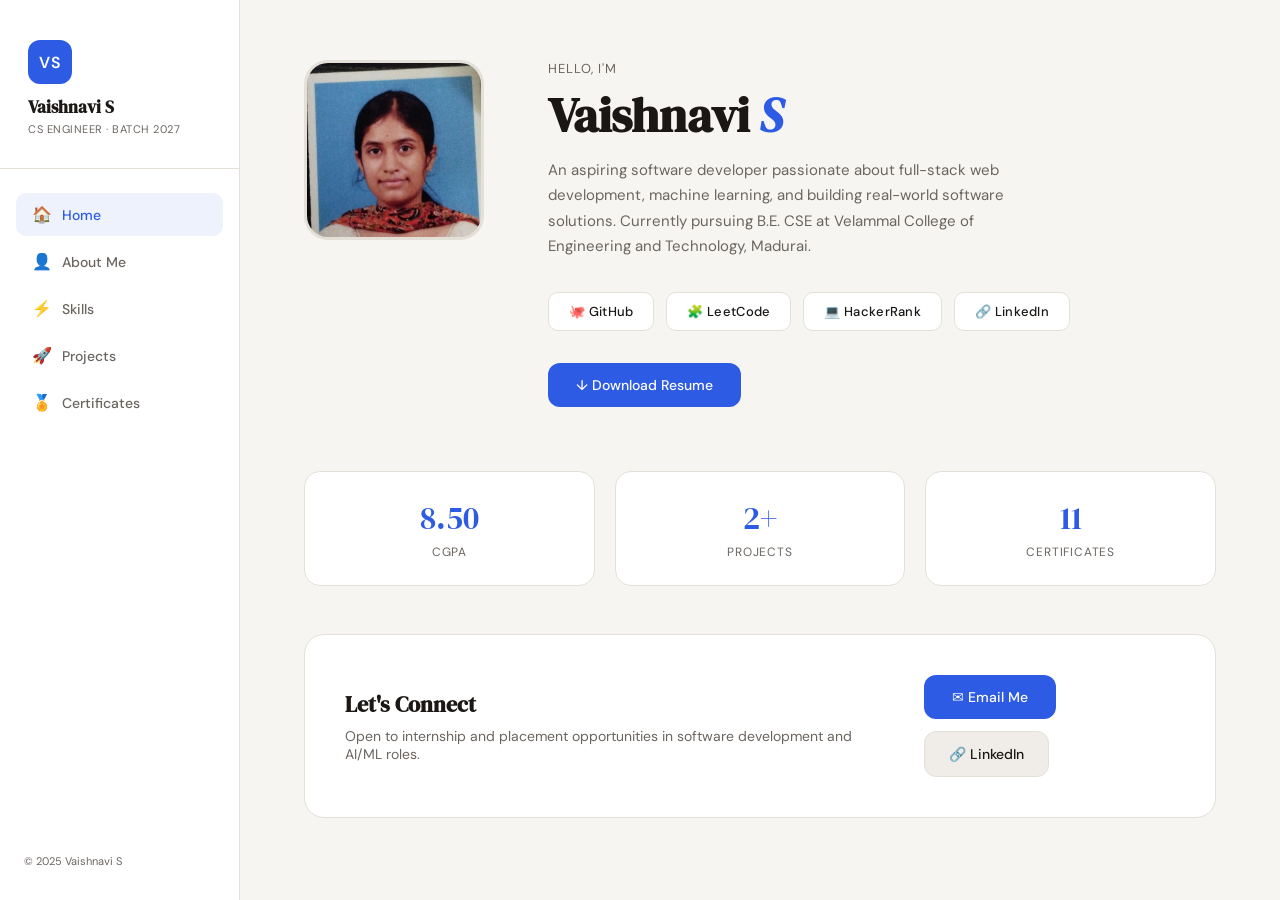
==== index.html @ f6cd83cf "first portfolio upload" ====
<!DOCTYPE html>
<html lang="en">
<head>
<meta charset="UTF-8">
<meta name="viewport" content="width=device-width, initial-scale=1.0">
<title>Vaishnavi S — Portfolio</title>
<link href="https://fonts.googleapis.com/css2?family=DM+Serif+Display:ital@0;1&family=DM+Sans:opsz,wght@9..40,300;9..40,400;9..40,500;9..40,600&display=swap" rel="stylesheet">
<style>
  :root {
    --bg: #F7F5F2;
    --surface: #FFFFFF;
    --surface2: #F0EDE8;
    --border: #E4E0D8;
    --text: #1A1714;
    --text-muted: #6B6560;
    --accent: #2D5BE3;
    --accent-soft: #EEF2FD;
    --accent2: #E85D3A;
    --sidebar-w: 240px;
    --shadow: 0 2px 12px rgba(0,0,0,0.08);
    --shadow-hover: 0 8px 32px rgba(0,0,0,0.13);
  }
  * { margin: 0; padding: 0; box-sizing: border-box; }
  body { font-family: 'DM Sans', sans-serif; background: var(--bg); color: var(--text); display: flex; min-height: 100vh; }

  /* SIDEBAR */
  .sidebar {
    width: var(--sidebar-w); background: var(--surface);
    border-right: 1px solid var(--border);
    position: fixed; top: 0; left: 0; bottom: 0;
    display: flex; flex-direction: column;
    padding: 40px 0 32px; z-index: 100;
    transition: transform 0.3s ease;
  }
  .sidebar-brand { padding: 0 28px 32px; border-bottom: 1px solid var(--border); }
  .sidebar-brand .initials {
    width: 44px; height: 44px; background: var(--accent); border-radius: 12px;
    display: flex; align-items: center; justify-content: center;
    color: #fff; font-size: 16px; font-weight: 600; letter-spacing: 1px; margin-bottom: 12px;
  }
  .sidebar-brand h2 { font-family: 'DM Serif Display', serif; font-size: 17px; color: var(--text); line-height: 1.3; }
  .sidebar-brand p { font-size: 11px; color: var(--text-muted); margin-top: 4px; letter-spacing: 0.5px; text-transform: uppercase; }
  nav { margin-top: 24px; flex: 1; padding: 0 16px; display: flex; flex-direction: column; gap: 4px; }
  nav a {
    display: flex; align-items: center; gap: 10px; padding: 11px 16px;
    border-radius: 10px; text-decoration: none; color: var(--text-muted);
    font-size: 14px; font-weight: 500; transition: all 0.2s; cursor: pointer;
  }
  nav a .nav-icon { font-size: 16px; }
  nav a:hover { background: var(--surface2); color: var(--text); }
  nav a.active { background: var(--accent-soft); color: var(--accent); }
  .sidebar-bottom { padding: 0 24px; font-size: 11px; color: var(--text-muted); }

  /* MAIN */
  .main { margin-left: var(--sidebar-w); flex: 1; min-height: 100vh; overflow-y: auto; }
  .section { display: none; padding: 60px 64px; max-width: 1100px; animation: fadeUp 0.4s ease; }
  .section.active { display: block; }
  @keyframes fadeUp { from { opacity:0; transform:translateY(16px); } to { opacity:1; transform:translateY(0); } }

  .section-header { margin-bottom: 48px; }
  .section-header .label { font-size: 11px; text-transform: uppercase; letter-spacing: 2px; color: var(--accent); font-weight: 600; margin-bottom: 8px; }
  .section-header h1 { font-family: 'DM Serif Display', serif; font-size: 38px; color: var(--text); line-height: 1.15; }

  /* HOME */
  .home-hero { display: flex; align-items: flex-start; gap: 64px; margin-bottom: 64px; }
  .home-photo { width: 180px; height: 180px; border-radius: 24px; object-fit: cover; object-position: center top; border: 3px solid var(--border); display: block; }
  .home-photo-placeholder { width:180px; height:180px; border-radius:24px; background: linear-gradient(135deg,#e8e4dd,#d8d4cc); display:flex; align-items:center; justify-content:center; font-size:56px; border:3px solid var(--border); }
  .home-intro { flex: 1; }
  .home-greeting { font-size: 13px; color: var(--text-muted); letter-spacing: 1px; text-transform: uppercase; margin-bottom: 12px; }
  .home-intro h1 { font-family: 'DM Serif Display', serif; font-size: 48px; line-height: 1.1; color: var(--text); margin-bottom: 16px; }
  .home-intro h1 em { font-style: italic; color: var(--accent); }
  .home-intro .tagline { font-size: 15px; color: var(--text-muted); line-height: 1.7; max-width: 480px; margin-bottom: 32px; }
  .home-links { display: flex; gap: 12px; flex-wrap: wrap; margin-bottom: 32px; }
  .home-links a {
    display: inline-flex; align-items: center; gap: 8px; padding: 10px 20px;
    border-radius: 10px; background: var(--surface); border: 1.5px solid var(--border);
    color: var(--text); text-decoration: none; font-size: 13px; font-weight: 500;
    transition: all 0.2s; letter-spacing: 0.3px;
  }
  .home-links a:hover { border-color: var(--accent); color: var(--accent); background: var(--accent-soft); transform: translateY(-2px); box-shadow: var(--shadow); }
  .btn-primary {
    display: inline-flex; align-items: center; gap: 8px; padding: 13px 28px;
    border-radius: 12px; background: var(--accent); color: #fff; font-size: 14px;
    font-weight: 500; text-decoration: none; transition: all 0.2s; border: none; cursor: pointer; font-family: inherit;
  }
  .btn-primary:hover { background: #2450C9; transform: translateY(-2px); box-shadow: 0 6px 20px rgba(45,91,227,0.3); }
  .btn-secondary {
    display: inline-flex; align-items: center; gap: 8px; padding: 13px 24px;
    border-radius: 12px; background: var(--surface2); color: var(--text); font-size: 14px;
    font-weight: 500; text-decoration: none; transition: all 0.2s; border: 1.5px solid var(--border); cursor: pointer; font-family: inherit;
  }
  .btn-secondary:hover { border-color: var(--accent); color: var(--accent); }

  .home-stats { display: grid; grid-template-columns: repeat(3, 1fr); gap: 20px; margin-top: 48px; }
  .stat-card { background: var(--surface); border: 1px solid var(--border); border-radius: 16px; padding: 24px; text-align: center; }
  .stat-card .stat-num { font-family: 'DM Serif Display', serif; font-size: 32px; color: var(--accent); display: block; }
  .stat-card .stat-label { font-size: 12px; color: var(--text-muted); margin-top: 6px; text-transform: uppercase; letter-spacing: 0.8px; }

  /* ABOUT */
  .about-grid { display: grid; grid-template-columns: 1fr 1fr; gap: 32px; }
  .about-card { background: var(--surface); border: 1px solid var(--border); border-radius: 20px; padding: 32px; }
  .about-card.full { grid-column: span 2; }
  .about-card h3 { font-family: 'DM Serif Display', serif; font-size: 18px; margin-bottom: 16px; color: var(--text); }
  .about-card p { font-size: 14px; line-height: 1.8; color: var(--text-muted); }
  .edu-item { padding: 16px 0; border-bottom: 1px solid var(--border); }
  .edu-item:last-child { border-bottom: none; }
  .edu-item .edu-school { font-weight: 600; font-size: 15px; margin-bottom: 4px; }
  .edu-item .edu-degree { font-size: 13px; color: var(--text-muted); }
  .edu-item .edu-meta { display: flex; gap: 16px; margin-top: 8px; font-size: 12px; color: var(--accent); font-weight: 500; }
  .internship-badge { display: inline-flex; align-items: center; gap: 6px; background: #FFF0ED; color: var(--accent2); border-radius: 8px; padding: 4px 12px; font-size: 12px; font-weight: 600; margin-bottom: 12px; }

  /* SKILLS */
  .skills-group { margin-bottom: 40px; }
  .skills-group h3 { font-family: 'DM Serif Display', serif; font-size: 20px; margin-bottom: 20px; color: var(--text); display: flex; align-items: center; gap: 10px; }
  .skills-group h3::after { content: ''; flex: 1; height: 1px; background: var(--border); }
  .skills-tags { display: flex; flex-wrap: wrap; gap: 10px; }
  .skill-tag { display: inline-flex; align-items: center; gap: 6px; padding: 8px 16px; background: var(--surface); border: 1.5px solid var(--border); border-radius: 100px; font-size: 13px; font-weight: 500; color: var(--text); transition: all 0.2s; cursor: default; }
  .skill-tag:hover { border-color: var(--accent); color: var(--accent); background: var(--accent-soft); transform: translateY(-2px); }

  /* PROJECTS */
  .projects-grid { display: grid; grid-template-columns: repeat(3, 1fr); gap: 24px; }
  .project-card { background: var(--surface); border: 1px solid var(--border); border-radius: 20px; overflow: hidden; cursor: pointer; transition: all 0.25s; }
  .project-card:hover { transform: translateY(-6px); box-shadow: var(--shadow-hover); border-color: var(--accent); }
  .project-card.placeholder { border-style: dashed; cursor: default; opacity: 0.6; }
  .project-card.placeholder:hover { transform: none; box-shadow: none; border-color: var(--border); }
  .project-thumb { width: 100%; height: 160px; display: flex; align-items: center; justify-content: center; font-size: 40px; position: relative; }
  .project-thumb-label { position: absolute; bottom: 12px; left: 12px; background: rgba(255,255,255,0.95); border-radius: 8px; padding: 4px 10px; font-size: 11px; font-weight: 600; color: var(--accent); text-transform: uppercase; letter-spacing: 0.8px; }
  .project-body { padding: 20px; }
  .project-body h3 { font-size: 17px; font-weight: 600; margin-bottom: 8px; }
  .project-body p { font-size: 13px; color: var(--text-muted); line-height: 1.6; margin-bottom: 16px; }
  .project-tech { display: flex; flex-wrap: wrap; gap: 6px; }
  .tech-chip { padding: 3px 10px; background: var(--surface2); border-radius: 6px; font-size: 11px; font-weight: 600; color: var(--text-muted); }

  /* CERTIFICATES */
  .certs-grid { display: grid; grid-template-columns: repeat(3, 1fr); gap: 20px; }
  .cert-card {
    background: var(--surface); border: 1px solid var(--border); border-radius: 16px;
    padding: 24px; cursor: pointer; transition: all 0.25s; position: relative; overflow: hidden;
  }
  .cert-card::before { content: ''; position: absolute; top: 0; left: 0; right: 0; height: 3px; background: var(--accent); transform: scaleX(0); transition: transform 0.3s ease; transform-origin: left; }
  .cert-card:hover::before { transform: scaleX(1); }
  .cert-card:hover { transform: translateY(-4px); box-shadow: var(--shadow-hover); border-color: rgba(45,91,227,0.3); }
  .cert-icon { width: 44px; height: 44px; border-radius: 12px; display: flex; align-items: center; justify-content: center; font-size: 22px; margin-bottom: 16px; }
  .cert-card h4 { font-size: 14px; font-weight: 600; line-height: 1.4; margin-bottom: 8px; }
  .cert-meta { display: flex; flex-direction: column; gap: 4px; }
  .cert-domain { font-size: 11px; font-weight: 600; color: var(--accent); text-transform: uppercase; letter-spacing: 0.8px; }
  .cert-date { font-size: 12px; color: var(--text-muted); }
  .cert-issuer { font-size: 12px; color: var(--text-muted); margin-bottom: 12px; }
  .bg-blue { background: #EEF2FD; } .bg-green { background: #EDFAF3; }
  .bg-orange { background: #FFF5EE; } .bg-purple { background: #F5EEFF; }
  .bg-red { background: #FFF0ED; } .bg-teal { background: #E8FAF8; }

  /* CONTACT */
  .contact-row { background: var(--surface); border: 1px solid var(--border); border-radius: 20px; padding: 40px; display: flex; align-items: center; justify-content: space-between; gap: 32px; margin-top: 48px; }
  .contact-row h3 { font-family: 'DM Serif Display', serif; font-size: 22px; margin-bottom: 8px; }
  .contact-row p { font-size: 14px; color: var(--text-muted); }
  .contact-actions { display: flex; gap: 12px; flex-wrap: wrap; }

  /* MODAL */
  .modal-overlay { display: none; position: fixed; inset: 0; background: rgba(0,0,0,0.45); backdrop-filter: blur(6px); z-index: 1000; align-items: center; justify-content: center; padding: 24px; }
  .modal-overlay.open { display: flex; }
  .modal { background: var(--surface); border-radius: 24px; width: 100%; max-width: 680px; max-height: 90vh; overflow-y: auto; box-shadow: 0 24px 80px rgba(0,0,0,0.2); animation: fadeUp 0.3s ease; }
  .modal-header { padding: 32px 32px 0; display: flex; align-items: flex-start; justify-content: space-between; }
  .modal-header h2 { font-family: 'DM Serif Display', serif; font-size: 26px; }
  .modal-close { width: 36px; height: 36px; border-radius: 10px; border: 1.5px solid var(--border); background: none; cursor: pointer; font-size: 18px; color: var(--text-muted); display: flex; align-items: center; justify-content: center; transition: all 0.2s; flex-shrink: 0; margin-left: 16px; }
  .modal-close:hover { background: var(--surface2); color: var(--text); }
  .modal-body { padding: 24px 32px 32px; }
  .modal-section-label { font-size: 11px; text-transform: uppercase; letter-spacing: 1.5px; color: var(--accent); font-weight: 600; margin: 20px 0 8px; }
  .modal-body p { font-size: 14px; line-height: 1.8; color: var(--text-muted); }
  .modal-links { display: flex; gap: 12px; margin-top: 24px; flex-wrap: wrap; }
  .modal-link { display: inline-flex; align-items: center; gap: 8px; padding: 10px 20px; border-radius: 10px; text-decoration: none; font-size: 13px; font-weight: 600; transition: all 0.2s; }
  .modal-link.primary { background: var(--accent); color: #fff; }
  .modal-link.primary:hover { background: #2450C9; }
  .modal-link.secondary { background: var(--surface2); color: var(--text); border: 1.5px solid var(--border); }
  .modal-link.secondary:hover { border-color: var(--accent); color: var(--accent); }

  /* Certificate image viewer */
  .cert-img-viewer { width: 100%; margin-top: 20px; }
  .cert-img-viewer img { width: 100%; border-radius: 12px; border: 1px solid var(--border); display: block; }

  /* Mobile */
  .menu-toggle { display: none; position: fixed; top: 16px; left: 16px; z-index: 200; width: 40px; height: 40px; background: var(--surface); border: 1.5px solid var(--border); border-radius: 10px; cursor: pointer; align-items: center; justify-content: center; font-size: 18px; box-shadow: var(--shadow); }
  .sidebar-overlay { display: none; position: fixed; inset: 0; background: rgba(0,0,0,0.3); z-index: 99; }
  .sidebar-overlay.open { display: block; }

  @media (max-width: 900px) {
    .sidebar { transform: translateX(-100%); }
    .sidebar.open { transform: translateX(0); }
    .main { margin-left: 0; }
    .menu-toggle { display: flex; }
    .section { padding: 60px 24px 40px; }
    .home-hero { flex-direction: column; gap: 32px; }
    .projects-grid, .certs-grid { grid-template-columns: 1fr 1fr; }
    .about-grid { grid-template-columns: 1fr; }
    .about-card.full { grid-column: span 1; }
    .contact-row { flex-direction: column; text-align: center; }
    .contact-actions { justify-content: center; }
  }
  @media (max-width: 560px) {
    .projects-grid, .certs-grid { grid-template-columns: 1fr; }
    .home-stats { grid-template-columns: 1fr 1fr; }
    .section-header h1 { font-size: 28px; }
    .home-intro h1 { font-size: 34px; }
  }
</style>
</head>
<body>

<button class="menu-toggle" onclick="toggleSidebar()" id="menuToggle">☰</button>
<div class="sidebar-overlay" id="sidebarOverlay" onclick="toggleSidebar()"></div>

<aside class="sidebar" id="sidebar">
  <div class="sidebar-brand">
    <div class="initials">VS</div>
    <h2>Vaishnavi S</h2>
    <p>CS Engineer · Batch 2027</p>
  </div>
  <nav>
    <a class="active" onclick="showSection('home')" id="nav-home"><span class="nav-icon">🏠</span> Home</a>
    <a onclick="showSection('about')" id="nav-about"><span class="nav-icon">👤</span> About Me</a>
    <a onclick="showSection('skills')" id="nav-skills"><span class="nav-icon">⚡</span> Skills</a>
    <a onclick="showSection('projects')" id="nav-projects"><span class="nav-icon">🚀</span> Projects</a>
    <a onclick="showSection('certificates')" id="nav-certificates"><span class="nav-icon">🏅</span> Certificates</a>
  </nav>
  <div class="sidebar-bottom"><p>© 2025 Vaishnavi S</p></div>
</aside>

<main class="main">

  <!-- HOME -->
  <section class="section active" id="section-home">
    <div class="home-hero">
      <div>
        <img src="profile.png" alt="Vaishnavi S" class="home-photo" onerror="this.outerHTML='<div class=\'home-photo-placeholder\'>👩‍💻</div>'">
      </div>
      <div class="home-intro">
        <p class="home-greeting">Hello, I'm</p>
        <h1>Vaishnavi <em>S</em></h1>
        <p class="tagline">An aspiring software developer passionate about full-stack web development, machine learning, and building real-world software solutions. Currently pursuing B.E. CSE at Velammal College of Engineering and Technology, Madurai.</p>
        <div class="home-links">
          <a href="https://github.com" target="_blank">🐙 GitHub</a>
          <a href="https://leetcode.com" target="_blank">🧩 LeetCode</a>
          <a href="https://hackerrank.com" target="_blank">💻 HackerRank</a>
          <a href="https://linkedin.com" target="_blank">🔗 LinkedIn</a>
        </div>
        <a href="Vaishnavi_Resume.docx" download class="btn-primary">↓ Download Resume</a>
      </div>
    </div>
    <div class="home-stats">
      <div class="stat-card"><span class="stat-num">8.50</span><span class="stat-label">CGPA</span></div>
      <div class="stat-card"><span class="stat-num">2+</span><span class="stat-label">Projects</span></div>
      <div class="stat-card"><span class="stat-num">11</span><span class="stat-label">Certificates</span></div>
    </div>
    <div class="contact-row">
      <div>
        <h3>Let's Connect</h3>
        <p>Open to internship and placement opportunities in software development and AI/ML roles.</p>
      </div>
      <div class="contact-actions">
        <a href="mailto:23cseb26vaishnavi@gmail.com" class="btn-primary">✉ Email Me</a>
        <a href="https://linkedin.com" target="_blank" class="btn-secondary">🔗 LinkedIn</a>
      </div>
    </div>
  </section>

  <!-- ABOUT -->
  <section class="section" id="section-about">
    <div class="section-header"><p class="label">About</p><h1>Who I Am</h1></div>
    <div class="about-grid">
      <div class="about-card full">
        <h3>Short Bio</h3>
        <p>I'm Vaishnavi S, an enthusiastic Computer Science undergraduate (Batch 2027) at Velammal College of Engineering and Technology, Madurai, with a CGPA of 8.50. I'm proficient in full-stack web development, machine learning, and database management — a quick learner with hands-on internship experience and a strong passion for building efficient, real-world software solutions.</p>
      </div>
      <div class="about-card">
        <h3>Education</h3>
        <div class="edu-item">
          <div class="edu-school">Velammal College of Engineering & Technology</div>
          <div class="edu-degree">B.E. Computer Science and Engineering</div>
          <div class="edu-meta"><span>CGPA: 8.50</span><span>2023 – 2027</span></div>
        </div>
        <div class="edu-item">
          <div class="edu-school">Mahatma Matriculation Hr. Sec. School</div>
          <div class="edu-degree">Class XII</div>
          <div class="edu-meta"><span>Score: 513</span><span>2023</span></div>
        </div>
      </div>
      <div class="about-card">
        <h3>Internship Experience</h3>
        <div class="internship-badge">🔥 AI/ML Intern</div>
        <div style="font-weight:600;font-size:15px;margin-bottom:4px;">Vinsup Infotech, Madurai</div>
        <div style="font-size:12px;color:var(--text-muted);margin-bottom:12px;">June 2025 – July 2025</div>
        <p>Developed and evaluated ML models using Python with supervised learning techniques. Built AI pipelines using LangChain, Groq, and Groq Cloud. Performed data preprocessing and model training on real-world datasets.</p>
      </div>
      <div class="about-card full">
        <h3>Career Objective</h3>
        <p>To leverage my skills in full-stack web development and machine learning to contribute meaningfully to innovative teams. I aim to grow as a software developer by working on impactful projects, continuously learning emerging technologies, and building solutions that create real value — while securing a rewarding placement that aligns with my interest in AI, web development, and cloud computing.</p>
      </div>
      <div class="about-card">
        <h3>Areas of Interest</h3>
        <div class="skills-tags" style="margin-top:8px;">
          <span class="skill-tag">🤖 AI & Machine Learning</span>
          <span class="skill-tag">🌐 Full-Stack Development</span>
          <span class="skill-tag">📊 Data Structures & Algorithms</span>
          <span class="skill-tag">☁ Cloud Computing</span>
          <span class="skill-tag">🔒 Cybersecurity</span>
        </div>
      </div>
      <div class="about-card">
        <h3>Events & Workshops</h3>
        <div class="edu-item">
          <div class="edu-school" style="font-size:13px;">Intuit's Code to Cloud Workshop</div>
          <div class="edu-degree">NIT Trichy — Pragyan 2024</div>
        </div>
        <div class="edu-item">
          <div class="edu-school" style="font-size:13px;">Sustainable Closed Loop System</div>
          <div class="edu-degree">Presentation at SIT, Madurai</div>
        </div>
        <div class="edu-item">
          <div class="edu-school" style="font-size:13px;">Trialthon of Tech</div>
          <div class="edu-degree">Velammal College — Aug 2025</div>
        </div>
      </div>
    </div>
  </section>

  <!-- SKILLS -->
  <section class="section" id="section-skills">
    <div class="section-header"><p class="label">Skills</p><h1>What I Know</h1></div>
    <div class="skills-group">
      <h3>Programming Languages</h3>
      <div class="skills-tags">
        <span class="skill-tag">🐍 Python</span><span class="skill-tag">☕ Java</span>
        <span class="skill-tag">🟨 JavaScript</span><span class="skill-tag">🐘 PHP</span>
        <span class="skill-tag">🌐 HTML</span><span class="skill-tag">🎨 CSS</span>
      </div>
    </div>
    <div class="skills-group">
      <h3>Frameworks & Libraries</h3>
      <div class="skills-tags">
        <span class="skill-tag">⚛ ReactJS</span><span class="skill-tag">🔗 LangChain</span>
        <span class="skill-tag">🤖 Scikit-learn</span><span class="skill-tag">🧠 Machine Learning</span>
      </div>
    </div>
    <div class="skills-group">
      <h3>Databases</h3>
      <div class="skills-tags">
        <span class="skill-tag">🐬 MySQL</span><span class="skill-tag">🍃 MongoDB</span>
      </div>
    </div>
    <div class="skills-group">
      <h3>Tools & Platforms</h3>
      <div class="skills-tags">
        <span class="skill-tag">🐙 Git</span><span class="skill-tag">🏢 SAP ABAP</span>
        <span class="skill-tag">⚡ Groq Cloud</span><span class="skill-tag">📊 MS Office</span>
      </div>
    </div>
    <div class="skills-group">
      <h3>Soft Skills</h3>
      <div class="skills-tags">
        <span class="skill-tag">🔄 Adaptability</span><span class="skill-tag">⚡ Quick Learner</span>
        <span class="skill-tag">🧩 Problem Solving</span><span class="skill-tag">🤝 Teamwork</span>
        <span class="skill-tag">💬 Communication</span>
      </div>
    </div>
  </section>

  <!-- PROJECTS -->
  <section class="section" id="section-projects">
    <div class="section-header"><p class="label">Projects</p><h1>What I've Built</h1></div>
    <div class="projects-grid">
      <div class="project-card" onclick="openProjectModal('cryptexora')">
        <div class="project-thumb" style="background:linear-gradient(135deg,#1a2040,#2d3a6e);">
          <span>🔐</span>
          <span class="project-thumb-label">Security</span>
        </div>
        <div class="project-body">
          <h3>Cryptexora</h3>
          <p>An ML-powered intrusion detection system that monitors network traffic in real time.</p>
          <div class="project-tech">
            <span class="tech-chip">Python</span><span class="tech-chip">ML</span><span class="tech-chip">Network Analysis</span>
          </div>
        </div>
      </div>
      <div class="project-card" onclick="openProjectModal('resolvr')">
        <div class="project-thumb" style="background:linear-gradient(135deg,#1a3a2d,#2d6e50);">
          <span>🎫</span>
          <span class="project-thumb-label">MERN Stack</span>
        </div>
        <div class="project-body">
          <h3>Resolvr</h3>
          <p>A full-featured web-based ticketing platform with role-based access control.</p>
          <div class="project-tech">
            <span class="tech-chip">MongoDB</span><span class="tech-chip">Express</span><span class="tech-chip">React</span><span class="tech-chip">Node</span>
          </div>
        </div>
      </div>
      <div class="project-card placeholder">
        <div class="project-thumb" style="background:var(--surface2);">
          <span style="font-size:32px;color:var(--text-muted)">+</span>
        </div>
        <div class="project-body">
          <h3 style="color:var(--text-muted)">More Coming Soon</h3>
          <p>New projects will be added as they are completed.</p>
        </div>
      </div>
    </div>
  </section>

  <!-- CERTIFICATES -->
  <section class="section" id="section-certificates">
    <div class="section-header"><p class="label">Certifications</p><h1>What I've Earned</h1></div>
    <div class="certs-grid">
      <div class="cert-card" onclick="openCertModal('trialthon')">
        <div class="cert-icon bg-teal">🏅</div>
        <div class="cert-issuer">Velammal College of Engg. & Tech.</div>
        <h4>Trialthon of Tech — Certificate of Participation</h4>
        <div class="cert-meta"><span class="cert-domain">Tech Event</span><span class="cert-date">Aug 2025</span></div>
      </div>
      <div class="cert-card" onclick="openCertModal('vinsup')">
        <div class="cert-icon bg-red">🔥</div>
        <div class="cert-issuer">Vinsup Infotech (P) Ltd</div>
        <h4>AI/ML Internship — Python, LangChain, Groq</h4>
        <div class="cert-meta"><span class="cert-domain">AI / ML</span><span class="cert-date">May–Jun 2025</span></div>
      </div>
      <div class="cert-card" onclick="openCertModal('sap')">
        <div class="cert-icon bg-green">🏢</div>
        <div class="cert-issuer">SAP Learning</div>
        <h4>Introducing SAP ABAP Platform Fundamentals</h4>
        <div class="cert-meta"><span class="cert-domain">Enterprise Software</span><span class="cert-date">May 2025</span></div>
      </div>
      <div class="cert-card" onclick="openCertModal('cloud')">
        <div class="cert-icon bg-teal">☁</div>
        <div class="cert-issuer">NPTEL — IIT Kharagpur</div>
        <h4>Cloud Computing</h4>
        <div class="cert-meta"><span class="cert-domain">Cloud Computing</span><span class="cert-date">Jan–Apr 2025 · Score: 58%</span></div>
      </div>
      <div class="cert-card" onclick="openCertModal('sql')">
        <div class="cert-icon bg-blue">🗄</div>
        <div class="cert-issuer">Sololearn</div>
        <h4>Introduction to SQL</h4>
        <div class="cert-meta"><span class="cert-domain">Database</span><span class="cert-date">Mar 2025</span></div>
      </div>
      <div class="cert-card" onclick="openCertModal('cyber')">
        <div class="cert-icon bg-blue">🔒</div>
        <div class="cert-issuer">Tata STRIVE × Microsoft</div>
        <h4>Cybersecurity for Beginners</h4>
        <div class="cert-meta"><span class="cert-domain">Cybersecurity</span><span class="cert-date">Nov 2024 · 40 hours</span></div>
      </div>
      <div class="cert-card" onclick="openCertModal('testing')">
        <div class="cert-icon bg-orange">🧪</div>
        <div class="cert-issuer">NPTEL — IIT Madras</div>
        <h4>Software Testing</h4>
        <div class="cert-meta"><span class="cert-domain">Software Engineering</span><span class="cert-date">Jul–Oct 2024 · Score: 51%</span></div>
      </div>
      <div class="cert-card" onclick="openCertModal('dataanalytics')">
        <div class="cert-icon bg-purple">📊</div>
        <div class="cert-issuer">Marcello Tech × AICTE</div>
        <h4>Data Analytics Internship</h4>
        <div class="cert-meta"><span class="cert-domain">Data Analytics</span><span class="cert-date">Jul–Sep 2024 · 2 months</span></div>
      </div>
      <div class="cert-card" onclick="openCertModal('mongodb')">
        <div class="cert-icon bg-green">🍃</div>
        <div class="cert-issuer">MongoDB University</div>
        <h4>Introduction to MongoDB for Students</h4>
        <div class="cert-meta"><span class="cert-domain">Database</span><span class="cert-date">July 2024</span></div>
      </div>
      <div class="cert-card" onclick="openCertModal('pragyan')">
        <div class="cert-icon bg-purple">🏛</div>
        <div class="cert-issuer">NIT Trichy — Pragyan 2024</div>
        <h4>Intuit's Code to Cloud Workshop</h4>
        <div class="cert-meta"><span class="cert-domain">Cloud & Dev Tools</span><span class="cert-date">Feb 2024</span></div>
      </div>
      <div class="cert-card" onclick="openCertModal('python')">
        <div class="cert-icon bg-orange">🐍</div>
        <div class="cert-issuer">Marcello Tech</div>
        <h4>Essential Python Skills Internship</h4>
        <div class="cert-meta"><span class="cert-domain">Python Programming</span><span class="cert-date">Nov–Dec 2023 · 1 week</span></div>
      </div>
    </div>
  </section>

</main>

<!-- PROJECT MODAL -->
<div class="modal-overlay" id="projectModal">
  <div class="modal">
    <div class="modal-header">
      <h2 id="pm-title"></h2>
      <button class="modal-close" onclick="closeModal('projectModal')">✕</button>
    </div>
    <div class="modal-body">
      <p class="modal-section-label">Domain</p><p id="pm-domain"></p>
      <p class="modal-section-label">Description</p><p id="pm-desc"></p>
      <p class="modal-section-label">Technologies Used</p><p id="pm-tech"></p>
      <p class="modal-section-label">Purpose</p><p id="pm-purpose"></p>
      <div class="modal-links" id="pm-links"></div>
    </div>
  </div>
</div>

<!-- CERT MODAL -->
<div class="modal-overlay" id="certModal">
  <div class="modal">
    <div class="modal-header">
      <h2 id="cm-title"></h2>
      <button class="modal-close" onclick="closeModal('certModal')">✕</button>
    </div>
    <div class="modal-body">
      <p id="cm-issuer" style="color:var(--text-muted);font-size:14px;margin-bottom:4px;"></p>
      <p class="modal-section-label">Domain</p><p id="cm-domain"></p>
      <p class="modal-section-label">Details</p><p id="cm-details"></p>
      <div class="cert-img-viewer" id="cm-img-wrap">
        <p class="modal-section-label">Certificate</p>
        <img id="cm-img" src="" alt="Certificate" style="width:100%;border-radius:12px;border:1px solid var(--border);">
      </div>
    </div>
  </div>
</div>

<script>
function showSection(id) {
  document.querySelectorAll('.section').forEach(s => s.classList.remove('active'));
  document.querySelectorAll('nav a').forEach(a => a.classList.remove('active'));
  document.getElementById('section-' + id).classList.add('active');
  document.getElementById('nav-' + id).classList.add('active');
  if (window.innerWidth <= 900) toggleSidebar(false);
}

function toggleSidebar(force) {
  const sidebar = document.getElementById('sidebar');
  const overlay = document.getElementById('sidebarOverlay');
  const shouldOpen = force !== undefined ? force : !sidebar.classList.contains('open');
  sidebar.classList.toggle('open', shouldOpen);
  overlay.classList.toggle('open', shouldOpen);
  document.getElementById('menuToggle').textContent = shouldOpen ? '✕' : '☰';
}

const projects = {
  cryptexora: {
    title: 'Cryptexora', domain: 'Web Development / Cybersecurity',
    desc: 'An ML-powered intrusion detection system that monitors network traffic and classifies anomalous or malicious patterns in real time. It provides an intelligent layer of security by analyzing traffic patterns continuously.',
    tech: 'Python, Machine Learning, Network Analysis, Scikit-learn',
    purpose: 'To build a smart security tool that can detect network intrusions and cyber threats automatically, reducing the manual effort required for network monitoring and enabling rapid threat response.',
    demo: 'https://cryptexora.onrender.com/',
    video: 'https://drive.google.com/file/d/1sQ5h7Qjxma055HIufWNR19AcTzlPzH2p/view?usp=drivesdk'
  },
  resolvr: {
    title: 'Resolvr', domain: 'MERN Stack / Full-Stack Web Development',
    desc: 'A full-featured web-based ticketing platform enabling users to raise, assign, and resolve support requests with role-based access control. Includes an admin dashboard with real-time ticket status tracking, priority management, and reporting features.',
    tech: 'MongoDB, Express.js, React.js, Node.js (MERN Stack)',
    purpose: 'To streamline support request management for organizations by providing a clean, role-based interface for both users and administrators, making issue resolution faster and more transparent.',
    demo: 'https://resolver-frontend-iota.vercel.app/dashboard',
    video: 'https://drive.google.com/file/d/19HTwlUDjc2eKJgF3qneH2cHzgs-g4YKj/view?usp=sharing'
  }
};

function openProjectModal(key) {
  const p = projects[key];
  document.getElementById('pm-title').textContent = p.title;
  document.getElementById('pm-domain').textContent = p.domain;
  document.getElementById('pm-desc').textContent = p.desc;
  document.getElementById('pm-tech').textContent = p.tech;
  document.getElementById('pm-purpose').textContent = p.purpose;
  const linksEl = document.getElementById('pm-links');
  linksEl.innerHTML = '';
  if (p.demo) linksEl.innerHTML += `<a href="${p.demo}" target="_blank" class="modal-link primary">🚀 Live Demo</a>`;
  if (p.video) linksEl.innerHTML += `<a href="${p.video}" target="_blank" class="modal-link secondary">🎬 Watch Demo</a>`;
  document.getElementById('projectModal').classList.add('open');
}

// Certificate data — image file maps to extracted JPGs
const certs = {
  trialthon:    { title: 'Trialthon of Tech', issuer: 'Velammal College of Engg. & Tech., Dept. of CSE', domain: 'Tech Event', details: 'Certificate of Participation awarded to Vaishnavi S of III CSE B for participating in the Trialthon of Tech conducted on 8th August 2025, demonstrating enthusiasm and commitment throughout the event.', img: 'certificates/cert_1.jpg' },
  vinsup:       { title: 'AI/ML Internship Certificate', issuer: 'Vinsup Infotech (P) Ltd, Madurai', domain: 'AI / ML', details: 'Ms. S. Vaishnavi joined as an intern from 26.05.2025 to 26.06.2025. Topics covered: Python, LangChain Groq, Groq Cloud.', img: 'certificates/cert_2.jpg' },
  sap:          { title: 'Introducing SAP ABAP Platform Fundamentals', issuer: 'SAP Learning — Record of Achievement', domain: 'Enterprise Software', details: 'Completed the SAP ABAP Platform Fundamentals learning journey. Able to explore the SAP ABAP system, work with its user interface and understand transports and software logistics infrastructure. Issued May 28, 2025. Verified via Credly.', img: 'certificates/cert_3.jpg' },
  cloud:        { title: 'Cloud Computing', issuer: 'NPTEL Online Certification — IIT Kharagpur', domain: 'Cloud Computing', details: 'Consolidated score: 58% | Online Assignments: 22.1/25 | Proctored Exam: 35.42/75. Jan–Apr 2025 (12-week course). Roll No: NPTEL25CS11S951000555. Total certified: 29,703 candidates.', img: 'certificates/cert_4.jpg' },
  sql:          { title: 'Introduction to SQL', issuer: 'Sololearn', domain: 'Database', details: 'Completed Sololearn\'s Introduction to SQL course demonstrating theoretical and practical understanding of SQL. Certificate CC-BQXESOJI issued March 02, 2025.', img: 'certificates/cert_5.jpg' },
  testing:      { title: 'Software Testing', issuer: 'NPTEL Online Certification — IIT Madras (IIIT Bangalore)', domain: 'Software Engineering', details: 'Consolidated score: 51% | Online Assignments: 19.03/25 | Proctored Exam: 31.5/75. Jul–Oct 2024 (12-week course). Roll No: NPTEL24CS91S258600322. Total certified: 5,340 candidates.', img: 'certificates/cert_6.jpg' },
  cyber:        { title: 'Cybersecurity for Beginners', issuer: 'Tata STRIVE × Microsoft', domain: 'Cybersecurity', details: 'Completed 40-hour Cybersecurity for Beginners course. Certificate issued 06 Nov 2024. Unique ID: 235823-27168416-1246. Signed by COO, Tata STRIVE.', img: 'certificates/cert_7.jpg' },
  mongodb:      { title: 'Introduction to MongoDB for Students', issuer: 'MongoDB, Inc.', domain: 'Database', details: 'Completed MongoDB\'s student course covering core database concepts and CRUD operations. Certificate ID: MDBg1j0pf9nsq. Issued 07-20-2024.', img: 'certificates/cert_8.jpg' },
  pragyan:      { title: "Intuit's Code to Cloud Workshop", issuer: 'NIT Trichy — Pragyan 2024', domain: 'Cloud & Dev Tools', details: "Completed Intuit's Code to Cloud Workshop held on 24 Feb 2024 as part of Pragyan 2024 at NIT Trichy. Certificate of Completion issued by Pragyan 2024.", img: 'certificates/cert_9.jpg' },
  dataanalytics:{ title: 'Data Analytics Internship', issuer: 'Marcello Tech × AICTE', domain: 'Data Analytics', details: 'Successfully completed 2-month Data Analytics Internship Programme from 22.07.2024 to 21.09.2024. Certificate No: MTINTDA2509273. Conducted in collaboration with AICTE and Marcello Tech.', img: 'certificates/cert_10.jpg' },
  python:       { title: 'Essential Python Skills Internship', issuer: 'Marcello Tech', domain: 'Python Programming', details: 'Completed one-week internship on Essential Python Skills: A Core Internship for Aspiring Developers from 23.11.2023 to 30.11.2023. Certificate No: MTINP212253.', img: 'certificates/cert_11.jpg' },
};

function openCertModal(key) {
  const c = certs[key];
  document.getElementById('cm-title').textContent = c.title;
  document.getElementById('cm-issuer').textContent = c.issuer;
  document.getElementById('cm-domain').textContent = c.domain;
  document.getElementById('cm-details').textContent = c.details;
  document.getElementById('cm-img').src = c.img;
  document.getElementById('certModal').classList.add('open');
}

function closeModal(id) {
  document.getElementById(id).classList.remove('open');
}

document.getElementById('projectModal').addEventListener('click', function(e) { if (e.target === this) closeModal('projectModal'); });
document.getElementById('certModal').addEventListener('click', function(e) { if (e.target === this) closeModal('certModal'); });
document.addEventListener('keydown', e => { if (e.key === 'Escape') { closeModal('projectModal'); closeModal('certModal'); } });
</script>
</body>
</html>
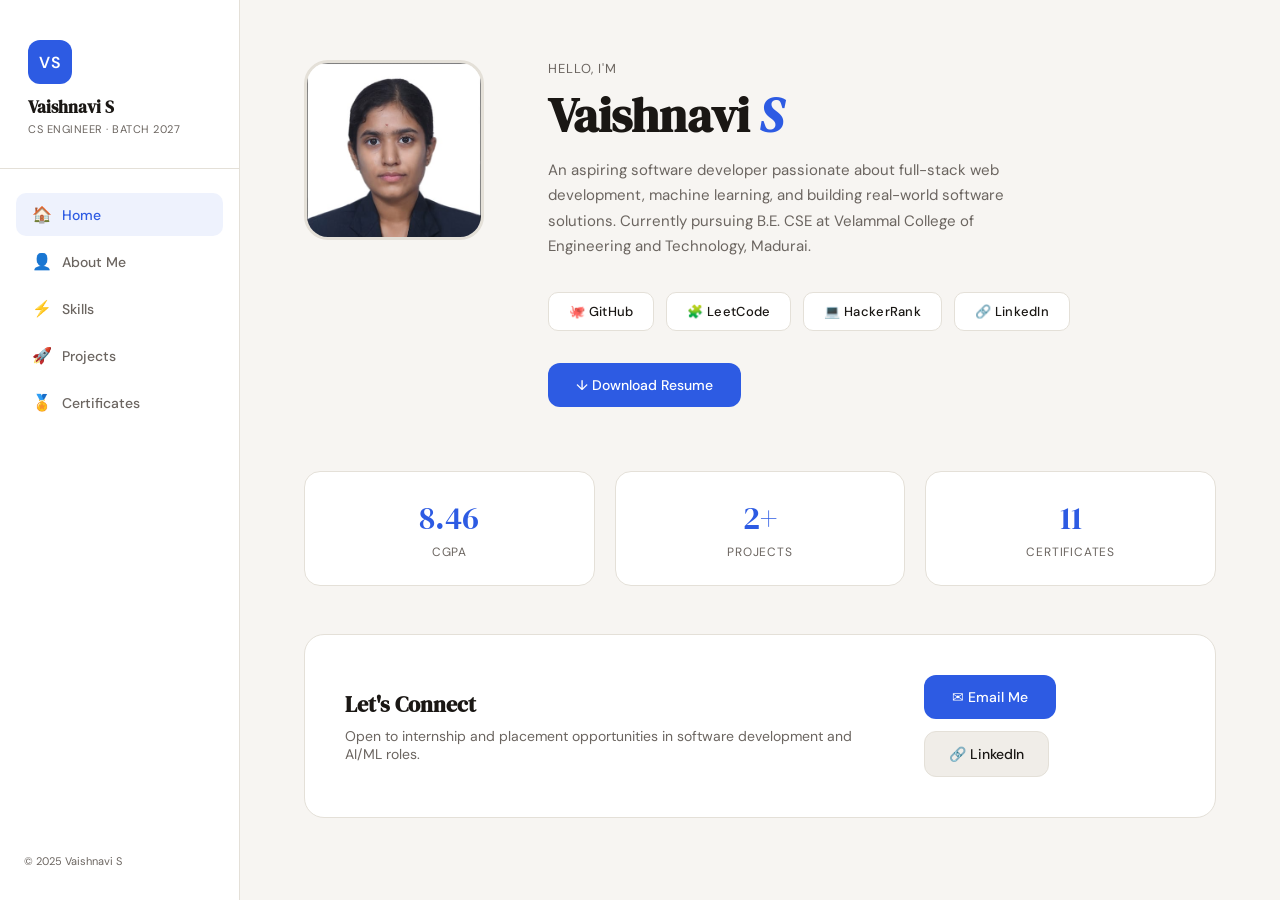
==== commit 85a257f9: "Updated portfolio files" ====
--- a/index.html
+++ b/index.html
@@ -5,204 +5,7 @@
 <meta name="viewport" content="width=device-width, initial-scale=1.0">
 <title>Vaishnavi S — Portfolio</title>
 <link href="https://fonts.googleapis.com/css2?family=DM+Serif+Display:ital@0;1&family=DM+Sans:opsz,wght@9..40,300;9..40,400;9..40,500;9..40,600&display=swap" rel="stylesheet">
-<style>
-  :root {
-    --bg: #F7F5F2;
-    --surface: #FFFFFF;
-    --surface2: #F0EDE8;
-    --border: #E4E0D8;
-    --text: #1A1714;
-    --text-muted: #6B6560;
-    --accent: #2D5BE3;
-    --accent-soft: #EEF2FD;
-    --accent2: #E85D3A;
-    --sidebar-w: 240px;
-    --shadow: 0 2px 12px rgba(0,0,0,0.08);
-    --shadow-hover: 0 8px 32px rgba(0,0,0,0.13);
-  }
-  * { margin: 0; padding: 0; box-sizing: border-box; }
-  body { font-family: 'DM Sans', sans-serif; background: var(--bg); color: var(--text); display: flex; min-height: 100vh; }
-
-  /* SIDEBAR */
-  .sidebar {
-    width: var(--sidebar-w); background: var(--surface);
-    border-right: 1px solid var(--border);
-    position: fixed; top: 0; left: 0; bottom: 0;
-    display: flex; flex-direction: column;
-    padding: 40px 0 32px; z-index: 100;
-    transition: transform 0.3s ease;
-  }
-  .sidebar-brand { padding: 0 28px 32px; border-bottom: 1px solid var(--border); }
-  .sidebar-brand .initials {
-    width: 44px; height: 44px; background: var(--accent); border-radius: 12px;
-    display: flex; align-items: center; justify-content: center;
-    color: #fff; font-size: 16px; font-weight: 600; letter-spacing: 1px; margin-bottom: 12px;
-  }
-  .sidebar-brand h2 { font-family: 'DM Serif Display', serif; font-size: 17px; color: var(--text); line-height: 1.3; }
-  .sidebar-brand p { font-size: 11px; color: var(--text-muted); margin-top: 4px; letter-spacing: 0.5px; text-transform: uppercase; }
-  nav { margin-top: 24px; flex: 1; padding: 0 16px; display: flex; flex-direction: column; gap: 4px; }
-  nav a {
-    display: flex; align-items: center; gap: 10px; padding: 11px 16px;
-    border-radius: 10px; text-decoration: none; color: var(--text-muted);
-    font-size: 14px; font-weight: 500; transition: all 0.2s; cursor: pointer;
-  }
-  nav a .nav-icon { font-size: 16px; }
-  nav a:hover { background: var(--surface2); color: var(--text); }
-  nav a.active { background: var(--accent-soft); color: var(--accent); }
-  .sidebar-bottom { padding: 0 24px; font-size: 11px; color: var(--text-muted); }
-
-  /* MAIN */
-  .main { margin-left: var(--sidebar-w); flex: 1; min-height: 100vh; overflow-y: auto; }
-  .section { display: none; padding: 60px 64px; max-width: 1100px; animation: fadeUp 0.4s ease; }
-  .section.active { display: block; }
-  @keyframes fadeUp { from { opacity:0; transform:translateY(16px); } to { opacity:1; transform:translateY(0); } }
-
-  .section-header { margin-bottom: 48px; }
-  .section-header .label { font-size: 11px; text-transform: uppercase; letter-spacing: 2px; color: var(--accent); font-weight: 600; margin-bottom: 8px; }
-  .section-header h1 { font-family: 'DM Serif Display', serif; font-size: 38px; color: var(--text); line-height: 1.15; }
-
-  /* HOME */
-  .home-hero { display: flex; align-items: flex-start; gap: 64px; margin-bottom: 64px; }
-  .home-photo { width: 180px; height: 180px; border-radius: 24px; object-fit: cover; object-position: center top; border: 3px solid var(--border); display: block; }
-  .home-photo-placeholder { width:180px; height:180px; border-radius:24px; background: linear-gradient(135deg,#e8e4dd,#d8d4cc); display:flex; align-items:center; justify-content:center; font-size:56px; border:3px solid var(--border); }
-  .home-intro { flex: 1; }
-  .home-greeting { font-size: 13px; color: var(--text-muted); letter-spacing: 1px; text-transform: uppercase; margin-bottom: 12px; }
-  .home-intro h1 { font-family: 'DM Serif Display', serif; font-size: 48px; line-height: 1.1; color: var(--text); margin-bottom: 16px; }
-  .home-intro h1 em { font-style: italic; color: var(--accent); }
-  .home-intro .tagline { font-size: 15px; color: var(--text-muted); line-height: 1.7; max-width: 480px; margin-bottom: 32px; }
-  .home-links { display: flex; gap: 12px; flex-wrap: wrap; margin-bottom: 32px; }
-  .home-links a {
-    display: inline-flex; align-items: center; gap: 8px; padding: 10px 20px;
-    border-radius: 10px; background: var(--surface); border: 1.5px solid var(--border);
-    color: var(--text); text-decoration: none; font-size: 13px; font-weight: 500;
-    transition: all 0.2s; letter-spacing: 0.3px;
-  }
-  .home-links a:hover { border-color: var(--accent); color: var(--accent); background: var(--accent-soft); transform: translateY(-2px); box-shadow: var(--shadow); }
-  .btn-primary {
-    display: inline-flex; align-items: center; gap: 8px; padding: 13px 28px;
-    border-radius: 12px; background: var(--accent); color: #fff; font-size: 14px;
-    font-weight: 500; text-decoration: none; transition: all 0.2s; border: none; cursor: pointer; font-family: inherit;
-  }
-  .btn-primary:hover { background: #2450C9; transform: translateY(-2px); box-shadow: 0 6px 20px rgba(45,91,227,0.3); }
-  .btn-secondary {
-    display: inline-flex; align-items: center; gap: 8px; padding: 13px 24px;
-    border-radius: 12px; background: var(--surface2); color: var(--text); font-size: 14px;
-    font-weight: 500; text-decoration: none; transition: all 0.2s; border: 1.5px solid var(--border); cursor: pointer; font-family: inherit;
-  }
-  .btn-secondary:hover { border-color: var(--accent); color: var(--accent); }
-
-  .home-stats { display: grid; grid-template-columns: repeat(3, 1fr); gap: 20px; margin-top: 48px; }
-  .stat-card { background: var(--surface); border: 1px solid var(--border); border-radius: 16px; padding: 24px; text-align: center; }
-  .stat-card .stat-num { font-family: 'DM Serif Display', serif; font-size: 32px; color: var(--accent); display: block; }
-  .stat-card .stat-label { font-size: 12px; color: var(--text-muted); margin-top: 6px; text-transform: uppercase; letter-spacing: 0.8px; }
-
-  /* ABOUT */
-  .about-grid { display: grid; grid-template-columns: 1fr 1fr; gap: 32px; }
-  .about-card { background: var(--surface); border: 1px solid var(--border); border-radius: 20px; padding: 32px; }
-  .about-card.full { grid-column: span 2; }
-  .about-card h3 { font-family: 'DM Serif Display', serif; font-size: 18px; margin-bottom: 16px; color: var(--text); }
-  .about-card p { font-size: 14px; line-height: 1.8; color: var(--text-muted); }
-  .edu-item { padding: 16px 0; border-bottom: 1px solid var(--border); }
-  .edu-item:last-child { border-bottom: none; }
-  .edu-item .edu-school { font-weight: 600; font-size: 15px; margin-bottom: 4px; }
-  .edu-item .edu-degree { font-size: 13px; color: var(--text-muted); }
-  .edu-item .edu-meta { display: flex; gap: 16px; margin-top: 8px; font-size: 12px; color: var(--accent); font-weight: 500; }
-  .internship-badge { display: inline-flex; align-items: center; gap: 6px; background: #FFF0ED; color: var(--accent2); border-radius: 8px; padding: 4px 12px; font-size: 12px; font-weight: 600; margin-bottom: 12px; }
-
-  /* SKILLS */
-  .skills-group { margin-bottom: 40px; }
-  .skills-group h3 { font-family: 'DM Serif Display', serif; font-size: 20px; margin-bottom: 20px; color: var(--text); display: flex; align-items: center; gap: 10px; }
-  .skills-group h3::after { content: ''; flex: 1; height: 1px; background: var(--border); }
-  .skills-tags { display: flex; flex-wrap: wrap; gap: 10px; }
-  .skill-tag { display: inline-flex; align-items: center; gap: 6px; padding: 8px 16px; background: var(--surface); border: 1.5px solid var(--border); border-radius: 100px; font-size: 13px; font-weight: 500; color: var(--text); transition: all 0.2s; cursor: default; }
-  .skill-tag:hover { border-color: var(--accent); color: var(--accent); background: var(--accent-soft); transform: translateY(-2px); }
-
-  /* PROJECTS */
-  .projects-grid { display: grid; grid-template-columns: repeat(3, 1fr); gap: 24px; }
-  .project-card { background: var(--surface); border: 1px solid var(--border); border-radius: 20px; overflow: hidden; cursor: pointer; transition: all 0.25s; }
-  .project-card:hover { transform: translateY(-6px); box-shadow: var(--shadow-hover); border-color: var(--accent); }
-  .project-card.placeholder { border-style: dashed; cursor: default; opacity: 0.6; }
-  .project-card.placeholder:hover { transform: none; box-shadow: none; border-color: var(--border); }
-  .project-thumb { width: 100%; height: 160px; display: flex; align-items: center; justify-content: center; font-size: 40px; position: relative; }
-  .project-thumb-label { position: absolute; bottom: 12px; left: 12px; background: rgba(255,255,255,0.95); border-radius: 8px; padding: 4px 10px; font-size: 11px; font-weight: 600; color: var(--accent); text-transform: uppercase; letter-spacing: 0.8px; }
-  .project-body { padding: 20px; }
-  .project-body h3 { font-size: 17px; font-weight: 600; margin-bottom: 8px; }
-  .project-body p { font-size: 13px; color: var(--text-muted); line-height: 1.6; margin-bottom: 16px; }
-  .project-tech { display: flex; flex-wrap: wrap; gap: 6px; }
-  .tech-chip { padding: 3px 10px; background: var(--surface2); border-radius: 6px; font-size: 11px; font-weight: 600; color: var(--text-muted); }
-
-  /* CERTIFICATES */
-  .certs-grid { display: grid; grid-template-columns: repeat(3, 1fr); gap: 20px; }
-  .cert-card {
-    background: var(--surface); border: 1px solid var(--border); border-radius: 16px;
-    padding: 24px; cursor: pointer; transition: all 0.25s; position: relative; overflow: hidden;
-  }
-  .cert-card::before { content: ''; position: absolute; top: 0; left: 0; right: 0; height: 3px; background: var(--accent); transform: scaleX(0); transition: transform 0.3s ease; transform-origin: left; }
-  .cert-card:hover::before { transform: scaleX(1); }
-  .cert-card:hover { transform: translateY(-4px); box-shadow: var(--shadow-hover); border-color: rgba(45,91,227,0.3); }
-  .cert-icon { width: 44px; height: 44px; border-radius: 12px; display: flex; align-items: center; justify-content: center; font-size: 22px; margin-bottom: 16px; }
-  .cert-card h4 { font-size: 14px; font-weight: 600; line-height: 1.4; margin-bottom: 8px; }
-  .cert-meta { display: flex; flex-direction: column; gap: 4px; }
-  .cert-domain { font-size: 11px; font-weight: 600; color: var(--accent); text-transform: uppercase; letter-spacing: 0.8px; }
-  .cert-date { font-size: 12px; color: var(--text-muted); }
-  .cert-issuer { font-size: 12px; color: var(--text-muted); margin-bottom: 12px; }
-  .bg-blue { background: #EEF2FD; } .bg-green { background: #EDFAF3; }
-  .bg-orange { background: #FFF5EE; } .bg-purple { background: #F5EEFF; }
-  .bg-red { background: #FFF0ED; } .bg-teal { background: #E8FAF8; }
-
-  /* CONTACT */
-  .contact-row { background: var(--surface); border: 1px solid var(--border); border-radius: 20px; padding: 40px; display: flex; align-items: center; justify-content: space-between; gap: 32px; margin-top: 48px; }
-  .contact-row h3 { font-family: 'DM Serif Display', serif; font-size: 22px; margin-bottom: 8px; }
-  .contact-row p { font-size: 14px; color: var(--text-muted); }
-  .contact-actions { display: flex; gap: 12px; flex-wrap: wrap; }
-
-  /* MODAL */
-  .modal-overlay { display: none; position: fixed; inset: 0; background: rgba(0,0,0,0.45); backdrop-filter: blur(6px); z-index: 1000; align-items: center; justify-content: center; padding: 24px; }
-  .modal-overlay.open { display: flex; }
-  .modal { background: var(--surface); border-radius: 24px; width: 100%; max-width: 680px; max-height: 90vh; overflow-y: auto; box-shadow: 0 24px 80px rgba(0,0,0,0.2); animation: fadeUp 0.3s ease; }
-  .modal-header { padding: 32px 32px 0; display: flex; align-items: flex-start; justify-content: space-between; }
-  .modal-header h2 { font-family: 'DM Serif Display', serif; font-size: 26px; }
-  .modal-close { width: 36px; height: 36px; border-radius: 10px; border: 1.5px solid var(--border); background: none; cursor: pointer; font-size: 18px; color: var(--text-muted); display: flex; align-items: center; justify-content: center; transition: all 0.2s; flex-shrink: 0; margin-left: 16px; }
-  .modal-close:hover { background: var(--surface2); color: var(--text); }
-  .modal-body { padding: 24px 32px 32px; }
-  .modal-section-label { font-size: 11px; text-transform: uppercase; letter-spacing: 1.5px; color: var(--accent); font-weight: 600; margin: 20px 0 8px; }
-  .modal-body p { font-size: 14px; line-height: 1.8; color: var(--text-muted); }
-  .modal-links { display: flex; gap: 12px; margin-top: 24px; flex-wrap: wrap; }
-  .modal-link { display: inline-flex; align-items: center; gap: 8px; padding: 10px 20px; border-radius: 10px; text-decoration: none; font-size: 13px; font-weight: 600; transition: all 0.2s; }
-  .modal-link.primary { background: var(--accent); color: #fff; }
-  .modal-link.primary:hover { background: #2450C9; }
-  .modal-link.secondary { background: var(--surface2); color: var(--text); border: 1.5px solid var(--border); }
-  .modal-link.secondary:hover { border-color: var(--accent); color: var(--accent); }
-
-  /* Certificate image viewer */
-  .cert-img-viewer { width: 100%; margin-top: 20px; }
-  .cert-img-viewer img { width: 100%; border-radius: 12px; border: 1px solid var(--border); display: block; }
-
-  /* Mobile */
-  .menu-toggle { display: none; position: fixed; top: 16px; left: 16px; z-index: 200; width: 40px; height: 40px; background: var(--surface); border: 1.5px solid var(--border); border-radius: 10px; cursor: pointer; align-items: center; justify-content: center; font-size: 18px; box-shadow: var(--shadow); }
-  .sidebar-overlay { display: none; position: fixed; inset: 0; background: rgba(0,0,0,0.3); z-index: 99; }
-  .sidebar-overlay.open { display: block; }
-
-  @media (max-width: 900px) {
-    .sidebar { transform: translateX(-100%); }
-    .sidebar.open { transform: translateX(0); }
-    .main { margin-left: 0; }
-    .menu-toggle { display: flex; }
-    .section { padding: 60px 24px 40px; }
-    .home-hero { flex-direction: column; gap: 32px; }
-    .projects-grid, .certs-grid { grid-template-columns: 1fr 1fr; }
-    .about-grid { grid-template-columns: 1fr; }
-    .about-card.full { grid-column: span 1; }
-    .contact-row { flex-direction: column; text-align: center; }
-    .contact-actions { justify-content: center; }
-  }
-  @media (max-width: 560px) {
-    .projects-grid, .certs-grid { grid-template-columns: 1fr; }
-    .home-stats { grid-template-columns: 1fr 1fr; }
-    .section-header h1 { font-size: 28px; }
-    .home-intro h1 { font-size: 34px; }
-  }
-</style>
+<link rel="stylesheet" href="css/style.css">
 </head>
 <body>
 
@@ -216,38 +19,36 @@
     <p>CS Engineer · Batch 2027</p>
   </div>
   <nav>
-    <a class="active" onclick="showSection('home')" id="nav-home"><span class="nav-icon">🏠</span> Home</a>
-    <a onclick="showSection('about')" id="nav-about"><span class="nav-icon">👤</span> About Me</a>
-    <a onclick="showSection('skills')" id="nav-skills"><span class="nav-icon">⚡</span> Skills</a>
-    <a onclick="showSection('projects')" id="nav-projects"><span class="nav-icon">🚀</span> Projects</a>
-    <a onclick="showSection('certificates')" id="nav-certificates"><span class="nav-icon">🏅</span> Certificates</a>
+    <a href="index.html" class="active"><span class="nav-icon">🏠</span> Home</a>
+    <a href="about.html"><span class="nav-icon">👤</span> About Me</a>
+    <a href="skills.html"><span class="nav-icon">⚡</span> Skills</a>
+    <a href="projects.html"><span class="nav-icon">🚀</span> Projects</a>
+    <a href="certificates.html"><span class="nav-icon">🏅</span> Certificates</a>
   </nav>
   <div class="sidebar-bottom"><p>© 2025 Vaishnavi S</p></div>
 </aside>
 
 <main class="main">
-
-  <!-- HOME -->
-  <section class="section active" id="section-home">
+  <section class="section" id="section-home">
     <div class="home-hero">
       <div>
-        <img src="profile.png" alt="Vaishnavi S" class="home-photo" onerror="this.outerHTML='<div class=\'home-photo-placeholder\'>👩‍💻</div>'">
+        <img src="profile.jpeg" alt="Vaishnavi S" class="home-photo" onerror="this.outerHTML='<div class=\'home-photo-placeholder\'>👩‍💻</div>'">
       </div>
       <div class="home-intro">
         <p class="home-greeting">Hello, I'm</p>
         <h1>Vaishnavi <em>S</em></h1>
         <p class="tagline">An aspiring software developer passionate about full-stack web development, machine learning, and building real-world software solutions. Currently pursuing B.E. CSE at Velammal College of Engineering and Technology, Madurai.</p>
         <div class="home-links">
-          <a href="https://github.com" target="_blank">🐙 GitHub</a>
-          <a href="https://leetcode.com" target="_blank">🧩 LeetCode</a>
-          <a href="https://hackerrank.com" target="_blank">💻 HackerRank</a>
-          <a href="https://linkedin.com" target="_blank">🔗 LinkedIn</a>
+          <a href="https://github.com/vaishnavi23cseb26" target="_blank">🐙 GitHub</a>
+          <a href="https://leetcode.com/u/23cseb26vaishnavi/" target="_blank">🧩 LeetCode</a>
+          <a href="https://www.hackerrank.com/profile/4170vaishnavi" target="_blank">💻 HackerRank</a>
+          <a href="https://www.linkedin.com/in/vaishnavi-s-324324308/" target="_blank">🔗 LinkedIn</a>
         </div>
         <a href="Vaishnavi_Resume.docx" download class="btn-primary">↓ Download Resume</a>
       </div>
     </div>
     <div class="home-stats">
-      <div class="stat-card"><span class="stat-num">8.50</span><span class="stat-label">CGPA</span></div>
+      <div class="stat-card"><span class="stat-num">8.46</span><span class="stat-label">CGPA</span></div>
       <div class="stat-card"><span class="stat-num">2+</span><span class="stat-label">Projects</span></div>
       <div class="stat-card"><span class="stat-num">11</span><span class="stat-label">Certificates</span></div>
     </div>
@@ -262,344 +63,8 @@
       </div>
     </div>
   </section>
-
-  <!-- ABOUT -->
-  <section class="section" id="section-about">
-    <div class="section-header"><p class="label">About</p><h1>Who I Am</h1></div>
-    <div class="about-grid">
-      <div class="about-card full">
-        <h3>Short Bio</h3>
-        <p>I'm Vaishnavi S, an enthusiastic Computer Science undergraduate (Batch 2027) at Velammal College of Engineering and Technology, Madurai, with a CGPA of 8.50. I'm proficient in full-stack web development, machine learning, and database management — a quick learner with hands-on internship experience and a strong passion for building efficient, real-world software solutions.</p>
-      </div>
-      <div class="about-card">
-        <h3>Education</h3>
-        <div class="edu-item">
-          <div class="edu-school">Velammal College of Engineering & Technology</div>
-          <div class="edu-degree">B.E. Computer Science and Engineering</div>
-          <div class="edu-meta"><span>CGPA: 8.50</span><span>2023 – 2027</span></div>
-        </div>
-        <div class="edu-item">
-          <div class="edu-school">Mahatma Matriculation Hr. Sec. School</div>
-          <div class="edu-degree">Class XII</div>
-          <div class="edu-meta"><span>Score: 513</span><span>2023</span></div>
-        </div>
-      </div>
-      <div class="about-card">
-        <h3>Internship Experience</h3>
-        <div class="internship-badge">🔥 AI/ML Intern</div>
-        <div style="font-weight:600;font-size:15px;margin-bottom:4px;">Vinsup Infotech, Madurai</div>
-        <div style="font-size:12px;color:var(--text-muted);margin-bottom:12px;">June 2025 – July 2025</div>
-        <p>Developed and evaluated ML models using Python with supervised learning techniques. Built AI pipelines using LangChain, Groq, and Groq Cloud. Performed data preprocessing and model training on real-world datasets.</p>
-      </div>
-      <div class="about-card full">
-        <h3>Career Objective</h3>
-        <p>To leverage my skills in full-stack web development and machine learning to contribute meaningfully to innovative teams. I aim to grow as a software developer by working on impactful projects, continuously learning emerging technologies, and building solutions that create real value — while securing a rewarding placement that aligns with my interest in AI, web development, and cloud computing.</p>
-      </div>
-      <div class="about-card">
-        <h3>Areas of Interest</h3>
-        <div class="skills-tags" style="margin-top:8px;">
-          <span class="skill-tag">🤖 AI & Machine Learning</span>
-          <span class="skill-tag">🌐 Full-Stack Development</span>
-          <span class="skill-tag">📊 Data Structures & Algorithms</span>
-          <span class="skill-tag">☁ Cloud Computing</span>
-          <span class="skill-tag">🔒 Cybersecurity</span>
-        </div>
-      </div>
-      <div class="about-card">
-        <h3>Events & Workshops</h3>
-        <div class="edu-item">
-          <div class="edu-school" style="font-size:13px;">Intuit's Code to Cloud Workshop</div>
-          <div class="edu-degree">NIT Trichy — Pragyan 2024</div>
-        </div>
-        <div class="edu-item">
-          <div class="edu-school" style="font-size:13px;">Sustainable Closed Loop System</div>
-          <div class="edu-degree">Presentation at SIT, Madurai</div>
-        </div>
-        <div class="edu-item">
-          <div class="edu-school" style="font-size:13px;">Trialthon of Tech</div>
-          <div class="edu-degree">Velammal College — Aug 2025</div>
-        </div>
-      </div>
-    </div>
-  </section>
-
-  <!-- SKILLS -->
-  <section class="section" id="section-skills">
-    <div class="section-header"><p class="label">Skills</p><h1>What I Know</h1></div>
-    <div class="skills-group">
-      <h3>Programming Languages</h3>
-      <div class="skills-tags">
-        <span class="skill-tag">🐍 Python</span><span class="skill-tag">☕ Java</span>
-        <span class="skill-tag">🟨 JavaScript</span><span class="skill-tag">🐘 PHP</span>
-        <span class="skill-tag">🌐 HTML</span><span class="skill-tag">🎨 CSS</span>
-      </div>
-    </div>
-    <div class="skills-group">
-      <h3>Frameworks & Libraries</h3>
-      <div class="skills-tags">
-        <span class="skill-tag">⚛ ReactJS</span><span class="skill-tag">🔗 LangChain</span>
-        <span class="skill-tag">🤖 Scikit-learn</span><span class="skill-tag">🧠 Machine Learning</span>
-      </div>
-    </div>
-    <div class="skills-group">
-      <h3>Databases</h3>
-      <div class="skills-tags">
-        <span class="skill-tag">🐬 MySQL</span><span class="skill-tag">🍃 MongoDB</span>
-      </div>
-    </div>
-    <div class="skills-group">
-      <h3>Tools & Platforms</h3>
-      <div class="skills-tags">
-        <span class="skill-tag">🐙 Git</span><span class="skill-tag">🏢 SAP ABAP</span>
-        <span class="skill-tag">⚡ Groq Cloud</span><span class="skill-tag">📊 MS Office</span>
-      </div>
-    </div>
-    <div class="skills-group">
-      <h3>Soft Skills</h3>
-      <div class="skills-tags">
-        <span class="skill-tag">🔄 Adaptability</span><span class="skill-tag">⚡ Quick Learner</span>
-        <span class="skill-tag">🧩 Problem Solving</span><span class="skill-tag">🤝 Teamwork</span>
-        <span class="skill-tag">💬 Communication</span>
-      </div>
-    </div>
-  </section>
-
-  <!-- PROJECTS -->
-  <section class="section" id="section-projects">
-    <div class="section-header"><p class="label">Projects</p><h1>What I've Built</h1></div>
-    <div class="projects-grid">
-      <div class="project-card" onclick="openProjectModal('cryptexora')">
-        <div class="project-thumb" style="background:linear-gradient(135deg,#1a2040,#2d3a6e);">
-          <span>🔐</span>
-          <span class="project-thumb-label">Security</span>
-        </div>
-        <div class="project-body">
-          <h3>Cryptexora</h3>
-          <p>An ML-powered intrusion detection system that monitors network traffic in real time.</p>
-          <div class="project-tech">
-            <span class="tech-chip">Python</span><span class="tech-chip">ML</span><span class="tech-chip">Network Analysis</span>
-          </div>
-        </div>
-      </div>
-      <div class="project-card" onclick="openProjectModal('resolvr')">
-        <div class="project-thumb" style="background:linear-gradient(135deg,#1a3a2d,#2d6e50);">
-          <span>🎫</span>
-          <span class="project-thumb-label">MERN Stack</span>
-        </div>
-        <div class="project-body">
-          <h3>Resolvr</h3>
-          <p>A full-featured web-based ticketing platform with role-based access control.</p>
-          <div class="project-tech">
-            <span class="tech-chip">MongoDB</span><span class="tech-chip">Express</span><span class="tech-chip">React</span><span class="tech-chip">Node</span>
-          </div>
-        </div>
-      </div>
-      <div class="project-card placeholder">
-        <div class="project-thumb" style="background:var(--surface2);">
-          <span style="font-size:32px;color:var(--text-muted)">+</span>
-        </div>
-        <div class="project-body">
-          <h3 style="color:var(--text-muted)">More Coming Soon</h3>
-          <p>New projects will be added as they are completed.</p>
-        </div>
-      </div>
-    </div>
-  </section>
-
-  <!-- CERTIFICATES -->
-  <section class="section" id="section-certificates">
-    <div class="section-header"><p class="label">Certifications</p><h1>What I've Earned</h1></div>
-    <div class="certs-grid">
-      <div class="cert-card" onclick="openCertModal('trialthon')">
-        <div class="cert-icon bg-teal">🏅</div>
-        <div class="cert-issuer">Velammal College of Engg. & Tech.</div>
-        <h4>Trialthon of Tech — Certificate of Participation</h4>
-        <div class="cert-meta"><span class="cert-domain">Tech Event</span><span class="cert-date">Aug 2025</span></div>
-      </div>
-      <div class="cert-card" onclick="openCertModal('vinsup')">
-        <div class="cert-icon bg-red">🔥</div>
-        <div class="cert-issuer">Vinsup Infotech (P) Ltd</div>
-        <h4>AI/ML Internship — Python, LangChain, Groq</h4>
-        <div class="cert-meta"><span class="cert-domain">AI / ML</span><span class="cert-date">May–Jun 2025</span></div>
-      </div>
-      <div class="cert-card" onclick="openCertModal('sap')">
-        <div class="cert-icon bg-green">🏢</div>
-        <div class="cert-issuer">SAP Learning</div>
-        <h4>Introducing SAP ABAP Platform Fundamentals</h4>
-        <div class="cert-meta"><span class="cert-domain">Enterprise Software</span><span class="cert-date">May 2025</span></div>
-      </div>
-      <div class="cert-card" onclick="openCertModal('cloud')">
-        <div class="cert-icon bg-teal">☁</div>
-        <div class="cert-issuer">NPTEL — IIT Kharagpur</div>
-        <h4>Cloud Computing</h4>
-        <div class="cert-meta"><span class="cert-domain">Cloud Computing</span><span class="cert-date">Jan–Apr 2025 · Score: 58%</span></div>
-      </div>
-      <div class="cert-card" onclick="openCertModal('sql')">
-        <div class="cert-icon bg-blue">🗄</div>
-        <div class="cert-issuer">Sololearn</div>
-        <h4>Introduction to SQL</h4>
-        <div class="cert-meta"><span class="cert-domain">Database</span><span class="cert-date">Mar 2025</span></div>
-      </div>
-      <div class="cert-card" onclick="openCertModal('cyber')">
-        <div class="cert-icon bg-blue">🔒</div>
-        <div class="cert-issuer">Tata STRIVE × Microsoft</div>
-        <h4>Cybersecurity for Beginners</h4>
-        <div class="cert-meta"><span class="cert-domain">Cybersecurity</span><span class="cert-date">Nov 2024 · 40 hours</span></div>
-      </div>
-      <div class="cert-card" onclick="openCertModal('testing')">
-        <div class="cert-icon bg-orange">🧪</div>
-        <div class="cert-issuer">NPTEL — IIT Madras</div>
-        <h4>Software Testing</h4>
-        <div class="cert-meta"><span class="cert-domain">Software Engineering</span><span class="cert-date">Jul–Oct 2024 · Score: 51%</span></div>
-      </div>
-      <div class="cert-card" onclick="openCertModal('dataanalytics')">
-        <div class="cert-icon bg-purple">📊</div>
-        <div class="cert-issuer">Marcello Tech × AICTE</div>
-        <h4>Data Analytics Internship</h4>
-        <div class="cert-meta"><span class="cert-domain">Data Analytics</span><span class="cert-date">Jul–Sep 2024 · 2 months</span></div>
-      </div>
-      <div class="cert-card" onclick="openCertModal('mongodb')">
-        <div class="cert-icon bg-green">🍃</div>
-        <div class="cert-issuer">MongoDB University</div>
-        <h4>Introduction to MongoDB for Students</h4>
-        <div class="cert-meta"><span class="cert-domain">Database</span><span class="cert-date">July 2024</span></div>
-      </div>
-      <div class="cert-card" onclick="openCertModal('pragyan')">
-        <div class="cert-icon bg-purple">🏛</div>
-        <div class="cert-issuer">NIT Trichy — Pragyan 2024</div>
-        <h4>Intuit's Code to Cloud Workshop</h4>
-        <div class="cert-meta"><span class="cert-domain">Cloud & Dev Tools</span><span class="cert-date">Feb 2024</span></div>
-      </div>
-      <div class="cert-card" onclick="openCertModal('python')">
-        <div class="cert-icon bg-orange">🐍</div>
-        <div class="cert-issuer">Marcello Tech</div>
-        <h4>Essential Python Skills Internship</h4>
-        <div class="cert-meta"><span class="cert-domain">Python Programming</span><span class="cert-date">Nov–Dec 2023 · 1 week</span></div>
-      </div>
-    </div>
-  </section>
-
 </main>
 
-<!-- PROJECT MODAL -->
-<div class="modal-overlay" id="projectModal">
-  <div class="modal">
-    <div class="modal-header">
-      <h2 id="pm-title"></h2>
-      <button class="modal-close" onclick="closeModal('projectModal')">✕</button>
-    </div>
-    <div class="modal-body">
-      <p class="modal-section-label">Domain</p><p id="pm-domain"></p>
-      <p class="modal-section-label">Description</p><p id="pm-desc"></p>
-      <p class="modal-section-label">Technologies Used</p><p id="pm-tech"></p>
-      <p class="modal-section-label">Purpose</p><p id="pm-purpose"></p>
-      <div class="modal-links" id="pm-links"></div>
-    </div>
-  </div>
-</div>
-
-<!-- CERT MODAL -->
-<div class="modal-overlay" id="certModal">
-  <div class="modal">
-    <div class="modal-header">
-      <h2 id="cm-title"></h2>
-      <button class="modal-close" onclick="closeModal('certModal')">✕</button>
-    </div>
-    <div class="modal-body">
-      <p id="cm-issuer" style="color:var(--text-muted);font-size:14px;margin-bottom:4px;"></p>
-      <p class="modal-section-label">Domain</p><p id="cm-domain"></p>
-      <p class="modal-section-label">Details</p><p id="cm-details"></p>
-      <div class="cert-img-viewer" id="cm-img-wrap">
-        <p class="modal-section-label">Certificate</p>
-        <img id="cm-img" src="" alt="Certificate" style="width:100%;border-radius:12px;border:1px solid var(--border);">
-      </div>
-    </div>
-  </div>
-</div>
-
-<script>
-function showSection(id) {
-  document.querySelectorAll('.section').forEach(s => s.classList.remove('active'));
-  document.querySelectorAll('nav a').forEach(a => a.classList.remove('active'));
-  document.getElementById('section-' + id).classList.add('active');
-  document.getElementById('nav-' + id).classList.add('active');
-  if (window.innerWidth <= 900) toggleSidebar(false);
-}
-
-function toggleSidebar(force) {
-  const sidebar = document.getElementById('sidebar');
-  const overlay = document.getElementById('sidebarOverlay');
-  const shouldOpen = force !== undefined ? force : !sidebar.classList.contains('open');
-  sidebar.classList.toggle('open', shouldOpen);
-  overlay.classList.toggle('open', shouldOpen);
-  document.getElementById('menuToggle').textContent = shouldOpen ? '✕' : '☰';
-}
-
-const projects = {
-  cryptexora: {
-    title: 'Cryptexora', domain: 'Web Development / Cybersecurity',
-    desc: 'An ML-powered intrusion detection system that monitors network traffic and classifies anomalous or malicious patterns in real time. It provides an intelligent layer of security by analyzing traffic patterns continuously.',
-    tech: 'Python, Machine Learning, Network Analysis, Scikit-learn',
-    purpose: 'To build a smart security tool that can detect network intrusions and cyber threats automatically, reducing the manual effort required for network monitoring and enabling rapid threat response.',
-    demo: 'https://cryptexora.onrender.com/',
-    video: 'https://drive.google.com/file/d/1sQ5h7Qjxma055HIufWNR19AcTzlPzH2p/view?usp=drivesdk'
-  },
-  resolvr: {
-    title: 'Resolvr', domain: 'MERN Stack / Full-Stack Web Development',
-    desc: 'A full-featured web-based ticketing platform enabling users to raise, assign, and resolve support requests with role-based access control. Includes an admin dashboard with real-time ticket status tracking, priority management, and reporting features.',
-    tech: 'MongoDB, Express.js, React.js, Node.js (MERN Stack)',
-    purpose: 'To streamline support request management for organizations by providing a clean, role-based interface for both users and administrators, making issue resolution faster and more transparent.',
-    demo: 'https://resolver-frontend-iota.vercel.app/dashboard',
-    video: 'https://drive.google.com/file/d/19HTwlUDjc2eKJgF3qneH2cHzgs-g4YKj/view?usp=sharing'
-  }
-};
-
-function openProjectModal(key) {
-  const p = projects[key];
-  document.getElementById('pm-title').textContent = p.title;
-  document.getElementById('pm-domain').textContent = p.domain;
-  document.getElementById('pm-desc').textContent = p.desc;
-  document.getElementById('pm-tech').textContent = p.tech;
-  document.getElementById('pm-purpose').textContent = p.purpose;
-  const linksEl = document.getElementById('pm-links');
-  linksEl.innerHTML = '';
-  if (p.demo) linksEl.innerHTML += `<a href="${p.demo}" target="_blank" class="modal-link primary">🚀 Live Demo</a>`;
-  if (p.video) linksEl.innerHTML += `<a href="${p.video}" target="_blank" class="modal-link secondary">🎬 Watch Demo</a>`;
-  document.getElementById('projectModal').classList.add('open');
-}
-
-// Certificate data — image file maps to extracted JPGs
-const certs = {
-  trialthon:    { title: 'Trialthon of Tech', issuer: 'Velammal College of Engg. & Tech., Dept. of CSE', domain: 'Tech Event', details: 'Certificate of Participation awarded to Vaishnavi S of III CSE B for participating in the Trialthon of Tech conducted on 8th August 2025, demonstrating enthusiasm and commitment throughout the event.', img: 'certificates/cert_1.jpg' },
-  vinsup:       { title: 'AI/ML Internship Certificate', issuer: 'Vinsup Infotech (P) Ltd, Madurai', domain: 'AI / ML', details: 'Ms. S. Vaishnavi joined as an intern from 26.05.2025 to 26.06.2025. Topics covered: Python, LangChain Groq, Groq Cloud.', img: 'certificates/cert_2.jpg' },
-  sap:          { title: 'Introducing SAP ABAP Platform Fundamentals', issuer: 'SAP Learning — Record of Achievement', domain: 'Enterprise Software', details: 'Completed the SAP ABAP Platform Fundamentals learning journey. Able to explore the SAP ABAP system, work with its user interface and understand transports and software logistics infrastructure. Issued May 28, 2025. Verified via Credly.', img: 'certificates/cert_3.jpg' },
-  cloud:        { title: 'Cloud Computing', issuer: 'NPTEL Online Certification — IIT Kharagpur', domain: 'Cloud Computing', details: 'Consolidated score: 58% | Online Assignments: 22.1/25 | Proctored Exam: 35.42/75. Jan–Apr 2025 (12-week course). Roll No: NPTEL25CS11S951000555. Total certified: 29,703 candidates.', img: 'certificates/cert_4.jpg' },
-  sql:          { title: 'Introduction to SQL', issuer: 'Sololearn', domain: 'Database', details: 'Completed Sololearn\'s Introduction to SQL course demonstrating theoretical and practical understanding of SQL. Certificate CC-BQXESOJI issued March 02, 2025.', img: 'certificates/cert_5.jpg' },
-  testing:      { title: 'Software Testing', issuer: 'NPTEL Online Certification — IIT Madras (IIIT Bangalore)', domain: 'Software Engineering', details: 'Consolidated score: 51% | Online Assignments: 19.03/25 | Proctored Exam: 31.5/75. Jul–Oct 2024 (12-week course). Roll No: NPTEL24CS91S258600322. Total certified: 5,340 candidates.', img: 'certificates/cert_6.jpg' },
-  cyber:        { title: 'Cybersecurity for Beginners', issuer: 'Tata STRIVE × Microsoft', domain: 'Cybersecurity', details: 'Completed 40-hour Cybersecurity for Beginners course. Certificate issued 06 Nov 2024. Unique ID: 235823-27168416-1246. Signed by COO, Tata STRIVE.', img: 'certificates/cert_7.jpg' },
-  mongodb:      { title: 'Introduction to MongoDB for Students', issuer: 'MongoDB, Inc.', domain: 'Database', details: 'Completed MongoDB\'s student course covering core database concepts and CRUD operations. Certificate ID: MDBg1j0pf9nsq. Issued 07-20-2024.', img: 'certificates/cert_8.jpg' },
-  pragyan:      { title: "Intuit's Code to Cloud Workshop", issuer: 'NIT Trichy — Pragyan 2024', domain: 'Cloud & Dev Tools', details: "Completed Intuit's Code to Cloud Workshop held on 24 Feb 2024 as part of Pragyan 2024 at NIT Trichy. Certificate of Completion issued by Pragyan 2024.", img: 'certificates/cert_9.jpg' },
-  dataanalytics:{ title: 'Data Analytics Internship', issuer: 'Marcello Tech × AICTE', domain: 'Data Analytics', details: 'Successfully completed 2-month Data Analytics Internship Programme from 22.07.2024 to 21.09.2024. Certificate No: MTINTDA2509273. Conducted in collaboration with AICTE and Marcello Tech.', img: 'certificates/cert_10.jpg' },
-  python:       { title: 'Essential Python Skills Internship', issuer: 'Marcello Tech', domain: 'Python Programming', details: 'Completed one-week internship on Essential Python Skills: A Core Internship for Aspiring Developers from 23.11.2023 to 30.11.2023. Certificate No: MTINP212253.', img: 'certificates/cert_11.jpg' },
-};
-
-function openCertModal(key) {
-  const c = certs[key];
-  document.getElementById('cm-title').textContent = c.title;
-  document.getElementById('cm-issuer').textContent = c.issuer;
-  document.getElementById('cm-domain').textContent = c.domain;
-  document.getElementById('cm-details').textContent = c.details;
-  document.getElementById('cm-img').src = c.img;
-  document.getElementById('certModal').classList.add('open');
-}
-
-function closeModal(id) {
-  document.getElementById(id).classList.remove('open');
-}
-
-document.getElementById('projectModal').addEventListener('click', function(e) { if (e.target === this) closeModal('projectModal'); });
-document.getElementById('certModal').addEventListener('click', function(e) { if (e.target === this) closeModal('certModal'); });
-document.addEventListener('keydown', e => { if (e.key === 'Escape') { closeModal('projectModal'); closeModal('certModal'); } });
-</script>
+<script src="js/sidebar.js"></script>
 </body>
 </html>
--- a/css/style.css
+++ b/css/style.css
@@ -0,0 +1,195 @@
+:root {
+    --bg: #F7F5F2;
+    --surface: #FFFFFF;
+    --surface2: #F0EDE8;
+    --border: #E4E0D8;
+    --text: #1A1714;
+    --text-muted: #6B6560;
+    --accent: #2D5BE3;
+    --accent-soft: #EEF2FD;
+    --accent2: #E85D3A;
+    --sidebar-w: 240px;
+    --shadow: 0 2px 12px rgba(0,0,0,0.08);
+    --shadow-hover: 0 8px 32px rgba(0,0,0,0.13);
+  }
+  * { margin: 0; padding: 0; box-sizing: border-box; }
+  body { font-family: 'DM Sans', sans-serif; background: var(--bg); color: var(--text); display: flex; min-height: 100vh; }
+
+  /* SIDEBAR */
+  .sidebar {
+    width: var(--sidebar-w); background: var(--surface);
+    border-right: 1px solid var(--border);
+    position: fixed; top: 0; left: 0; bottom: 0;
+    display: flex; flex-direction: column;
+    padding: 40px 0 32px; z-index: 100;
+    transition: transform 0.3s ease;
+  }
+  .sidebar-brand { padding: 0 28px 32px; border-bottom: 1px solid var(--border); }
+  .sidebar-brand .initials {
+    width: 44px; height: 44px; background: var(--accent); border-radius: 12px;
+    display: flex; align-items: center; justify-content: center;
+    color: #fff; font-size: 16px; font-weight: 600; letter-spacing: 1px; margin-bottom: 12px;
+  }
+  .sidebar-brand h2 { font-family: 'DM Serif Display', serif; font-size: 17px; color: var(--text); line-height: 1.3; }
+  .sidebar-brand p { font-size: 11px; color: var(--text-muted); margin-top: 4px; letter-spacing: 0.5px; text-transform: uppercase; }
+  nav { margin-top: 24px; flex: 1; padding: 0 16px; display: flex; flex-direction: column; gap: 4px; }
+  nav a {
+    display: flex; align-items: center; gap: 10px; padding: 11px 16px;
+    border-radius: 10px; text-decoration: none; color: var(--text-muted);
+    font-size: 14px; font-weight: 500; transition: all 0.2s; cursor: pointer;
+  }
+  nav a .nav-icon { font-size: 16px; }
+  nav a:hover { background: var(--surface2); color: var(--text); }
+  nav a.active { background: var(--accent-soft); color: var(--accent); }
+  .sidebar-bottom { padding: 0 24px; font-size: 11px; color: var(--text-muted); }
+
+  /* MAIN */
+  .main { margin-left: var(--sidebar-w); flex: 1; min-height: 100vh; overflow-y: auto; }
+  .section { display: block; padding: 60px 64px; max-width: 1100px; animation: fadeUp 0.4s ease; }
+  @keyframes fadeUp { from { opacity:0; transform:translateY(16px); } to { opacity:1; transform:translateY(0); } }
+
+  .section-header { margin-bottom: 48px; }
+  .section-header .label { font-size: 11px; text-transform: uppercase; letter-spacing: 2px; color: var(--accent); font-weight: 600; margin-bottom: 8px; }
+  .section-header h1 { font-family: 'DM Serif Display', serif; font-size: 38px; color: var(--text); line-height: 1.15; }
+
+  /* HOME */
+  .home-hero { display: flex; align-items: flex-start; gap: 64px; margin-bottom: 64px; }
+  .home-photo { width: 180px; height: 180px; border-radius: 24px; object-fit: cover; object-position: center top; border: 3px solid var(--border); display: block; }
+  .home-photo-placeholder { width:180px; height:180px; border-radius:24px; background: linear-gradient(135deg,#e8e4dd,#d8d4cc); display:flex; align-items:center; justify-content:center; font-size:56px; border:3px solid var(--border); }
+  .home-intro { flex: 1; }
+  .home-greeting { font-size: 13px; color: var(--text-muted); letter-spacing: 1px; text-transform: uppercase; margin-bottom: 12px; }
+  .home-intro h1 { font-family: 'DM Serif Display', serif; font-size: 48px; line-height: 1.1; color: var(--text); margin-bottom: 16px; }
+  .home-intro h1 em { font-style: italic; color: var(--accent); }
+  .home-intro .tagline { font-size: 15px; color: var(--text-muted); line-height: 1.7; max-width: 480px; margin-bottom: 32px; }
+  .home-links { display: flex; gap: 12px; flex-wrap: wrap; margin-bottom: 32px; }
+  .home-links a {
+    display: inline-flex; align-items: center; gap: 8px; padding: 10px 20px;
+    border-radius: 10px; background: var(--surface); border: 1.5px solid var(--border);
+    color: var(--text); text-decoration: none; font-size: 13px; font-weight: 500;
+    transition: all 0.2s; letter-spacing: 0.3px;
+  }
+  .home-links a:hover { border-color: var(--accent); color: var(--accent); background: var(--accent-soft); transform: translateY(-2px); box-shadow: var(--shadow); }
+  .btn-primary {
+    display: inline-flex; align-items: center; gap: 8px; padding: 13px 28px;
+    border-radius: 12px; background: var(--accent); color: #fff; font-size: 14px;
+    font-weight: 500; text-decoration: none; transition: all 0.2s; border: none; cursor: pointer; font-family: inherit;
+  }
+  .btn-primary:hover { background: #2450C9; transform: translateY(-2px); box-shadow: 0 6px 20px rgba(45,91,227,0.3); }
+  .btn-secondary {
+    display: inline-flex; align-items: center; gap: 8px; padding: 13px 24px;
+    border-radius: 12px; background: var(--surface2); color: var(--text); font-size: 14px;
+    font-weight: 500; text-decoration: none; transition: all 0.2s; border: 1.5px solid var(--border); cursor: pointer; font-family: inherit;
+  }
+  .btn-secondary:hover { border-color: var(--accent); color: var(--accent); }
+
+  .home-stats { display: grid; grid-template-columns: repeat(3, 1fr); gap: 20px; margin-top: 48px; }
+  .stat-card { background: var(--surface); border: 1px solid var(--border); border-radius: 16px; padding: 24px; text-align: center; }
+  .stat-card .stat-num { font-family: 'DM Serif Display', serif; font-size: 32px; color: var(--accent); display: block; }
+  .stat-card .stat-label { font-size: 12px; color: var(--text-muted); margin-top: 6px; text-transform: uppercase; letter-spacing: 0.8px; }
+
+  /* ABOUT */
+  .about-grid { display: grid; grid-template-columns: 1fr 1fr; gap: 32px; }
+  .about-card { background: var(--surface); border: 1px solid var(--border); border-radius: 20px; padding: 32px; }
+  .about-card.full { grid-column: span 2; }
+  .about-card h3 { font-family: 'DM Serif Display', serif; font-size: 18px; margin-bottom: 16px; color: var(--text); }
+  .about-card p { font-size: 14px; line-height: 1.8; color: var(--text-muted); }
+  .edu-item { padding: 16px 0; border-bottom: 1px solid var(--border); }
+  .edu-item:last-child { border-bottom: none; }
+  .edu-item .edu-school { font-weight: 600; font-size: 15px; margin-bottom: 4px; }
+  .edu-item .edu-degree { font-size: 13px; color: var(--text-muted); }
+  .edu-item .edu-meta { display: flex; gap: 16px; margin-top: 8px; font-size: 12px; color: var(--accent); font-weight: 500; }
+  .internship-badge { display: inline-flex; align-items: center; gap: 6px; background: #FFF0ED; color: var(--accent2); border-radius: 8px; padding: 4px 12px; font-size: 12px; font-weight: 600; margin-bottom: 12px; }
+
+  /* SKILLS */
+  .skills-group { margin-bottom: 40px; }
+  .skills-group h3 { font-family: 'DM Serif Display', serif; font-size: 20px; margin-bottom: 20px; color: var(--text); display: flex; align-items: center; gap: 10px; }
+  .skills-group h3::after { content: ''; flex: 1; height: 1px; background: var(--border); }
+  .skills-tags { display: flex; flex-wrap: wrap; gap: 10px; }
+  .skill-tag { display: inline-flex; align-items: center; gap: 6px; padding: 8px 16px; background: var(--surface); border: 1.5px solid var(--border); border-radius: 100px; font-size: 13px; font-weight: 500; color: var(--text); transition: all 0.2s; cursor: default; }
+  .skill-tag:hover { border-color: var(--accent); color: var(--accent); background: var(--accent-soft); transform: translateY(-2px); }
+
+  /* PROJECTS */
+  .projects-grid { display: grid; grid-template-columns: repeat(3, 1fr); gap: 24px; }
+  .project-card { background: var(--surface); border: 1px solid var(--border); border-radius: 20px; overflow: hidden; cursor: pointer; transition: all 0.25s; }
+  .project-card:hover { transform: translateY(-6px); box-shadow: var(--shadow-hover); border-color: var(--accent); }
+  .project-card.placeholder { border-style: dashed; cursor: default; opacity: 0.6; }
+  .project-card.placeholder:hover { transform: none; box-shadow: none; border-color: var(--border); }
+  .project-thumb { width: 100%; height: 160px; display: flex; align-items: center; justify-content: center; font-size: 40px; position: relative; }
+  .project-thumb-label { position: absolute; bottom: 12px; left: 12px; background: rgba(255,255,255,0.95); border-radius: 8px; padding: 4px 10px; font-size: 11px; font-weight: 600; color: var(--accent); text-transform: uppercase; letter-spacing: 0.8px; }
+  .project-body { padding: 20px; }
+  .project-body h3 { font-size: 17px; font-weight: 600; margin-bottom: 8px; }
+  .project-body p { font-size: 13px; color: var(--text-muted); line-height: 1.6; margin-bottom: 16px; }
+  .project-tech { display: flex; flex-wrap: wrap; gap: 6px; }
+  .tech-chip { padding: 3px 10px; background: var(--surface2); border-radius: 6px; font-size: 11px; font-weight: 600; color: var(--text-muted); }
+
+  /* CERTIFICATES */
+  .certs-grid { display: grid; grid-template-columns: repeat(3, 1fr); gap: 20px; }
+  .cert-card {
+    background: var(--surface); border: 1px solid var(--border); border-radius: 16px;
+    padding: 24px; cursor: pointer; transition: all 0.25s; position: relative; overflow: hidden;
+  }
+  .cert-card::before { content: ''; position: absolute; top: 0; left: 0; right: 0; height: 3px; background: var(--accent); transform: scaleX(0); transition: transform 0.3s ease; transform-origin: left; }
+  .cert-card:hover::before { transform: scaleX(1); }
+  .cert-card:hover { transform: translateY(-4px); box-shadow: var(--shadow-hover); border-color: rgba(45,91,227,0.3); }
+  .cert-icon { width: 44px; height: 44px; border-radius: 12px; display: flex; align-items: center; justify-content: center; font-size: 22px; margin-bottom: 16px; }
+  .cert-card h4 { font-size: 14px; font-weight: 600; line-height: 1.4; margin-bottom: 8px; }
+  .cert-meta { display: flex; flex-direction: column; gap: 4px; }
+  .cert-domain { font-size: 11px; font-weight: 600; color: var(--accent); text-transform: uppercase; letter-spacing: 0.8px; }
+  .cert-date { font-size: 12px; color: var(--text-muted); }
+  .cert-issuer { font-size: 12px; color: var(--text-muted); margin-bottom: 12px; }
+  .bg-blue { background: #EEF2FD; } .bg-green { background: #EDFAF3; }
+  .bg-orange { background: #FFF5EE; } .bg-purple { background: #F5EEFF; }
+  .bg-red { background: #FFF0ED; } .bg-teal { background: #E8FAF8; }
+
+  /* CONTACT */
+  .contact-row { background: var(--surface); border: 1px solid var(--border); border-radius: 20px; padding: 40px; display: flex; align-items: center; justify-content: space-between; gap: 32px; margin-top: 48px; }
+  .contact-row h3 { font-family: 'DM Serif Display', serif; font-size: 22px; margin-bottom: 8px; }
+  .contact-row p { font-size: 14px; color: var(--text-muted); }
+  .contact-actions { display: flex; gap: 12px; flex-wrap: wrap; }
+
+  /* MODAL */
+  .modal-overlay { display: none; position: fixed; inset: 0; background: rgba(0,0,0,0.45); backdrop-filter: blur(6px); z-index: 1000; align-items: center; justify-content: center; padding: 24px; }
+  .modal-overlay.open { display: flex; }
+  .modal { background: var(--surface); border-radius: 24px; width: 100%; max-width: 680px; max-height: 90vh; overflow-y: auto; box-shadow: 0 24px 80px rgba(0,0,0,0.2); animation: fadeUp 0.3s ease; }
+  .modal-header { padding: 32px 32px 0; display: flex; align-items: flex-start; justify-content: space-between; }
+  .modal-header h2 { font-family: 'DM Serif Display', serif; font-size: 26px; }
+  .modal-close { width: 36px; height: 36px; border-radius: 10px; border: 1.5px solid var(--border); background: none; cursor: pointer; font-size: 18px; color: var(--text-muted); display: flex; align-items: center; justify-content: center; transition: all 0.2s; flex-shrink: 0; margin-left: 16px; }
+  .modal-close:hover { background: var(--surface2); color: var(--text); }
+  .modal-body { padding: 24px 32px 32px; }
+  .modal-section-label { font-size: 11px; text-transform: uppercase; letter-spacing: 1.5px; color: var(--accent); font-weight: 600; margin: 20px 0 8px; }
+  .modal-body p { font-size: 14px; line-height: 1.8; color: var(--text-muted); }
+  .modal-links { display: flex; gap: 12px; margin-top: 24px; flex-wrap: wrap; }
+  .modal-link { display: inline-flex; align-items: center; gap: 8px; padding: 10px 20px; border-radius: 10px; text-decoration: none; font-size: 13px; font-weight: 600; transition: all 0.2s; }
+  .modal-link.primary { background: var(--accent); color: #fff; }
+  .modal-link.primary:hover { background: #2450C9; }
+  .modal-link.secondary { background: var(--surface2); color: var(--text); border: 1.5px solid var(--border); }
+  .modal-link.secondary:hover { border-color: var(--accent); color: var(--accent); }
+
+  /* Certificate image viewer */
+  .cert-img-viewer { width: 100%; margin-top: 20px; }
+  .cert-img-viewer img { width: 100%; border-radius: 12px; border: 1px solid var(--border); display: block; }
+
+  /* Mobile */
+  .menu-toggle { display: none; position: fixed; top: 16px; left: 16px; z-index: 200; width: 40px; height: 40px; background: var(--surface); border: 1.5px solid var(--border); border-radius: 10px; cursor: pointer; align-items: center; justify-content: center; font-size: 18px; box-shadow: var(--shadow); }
+  .sidebar-overlay { display: none; position: fixed; inset: 0; background: rgba(0,0,0,0.3); z-index: 99; }
+  .sidebar-overlay.open { display: block; }
+
+  @media (max-width: 900px) {
+    .sidebar { transform: translateX(-100%); }
+    .sidebar.open { transform: translateX(0); }
+    .main { margin-left: 0; }
+    .menu-toggle { display: flex; }
+    .section { padding: 60px 24px 40px; }
+    .home-hero { flex-direction: column; gap: 32px; }
+    .projects-grid, .certs-grid { grid-template-columns: 1fr 1fr; }
+    .about-grid { grid-template-columns: 1fr; }
+    .about-card.full { grid-column: span 1; }
+    .contact-row { flex-direction: column; text-align: center; }
+    .contact-actions { justify-content: center; }
+  }
+  @media (max-width: 560px) {
+    .projects-grid, .certs-grid { grid-template-columns: 1fr; }
+    .home-stats { grid-template-columns: 1fr 1fr; }
+    .section-header h1 { font-size: 28px; }
+    .home-intro h1 { font-size: 34px; }
+  }
